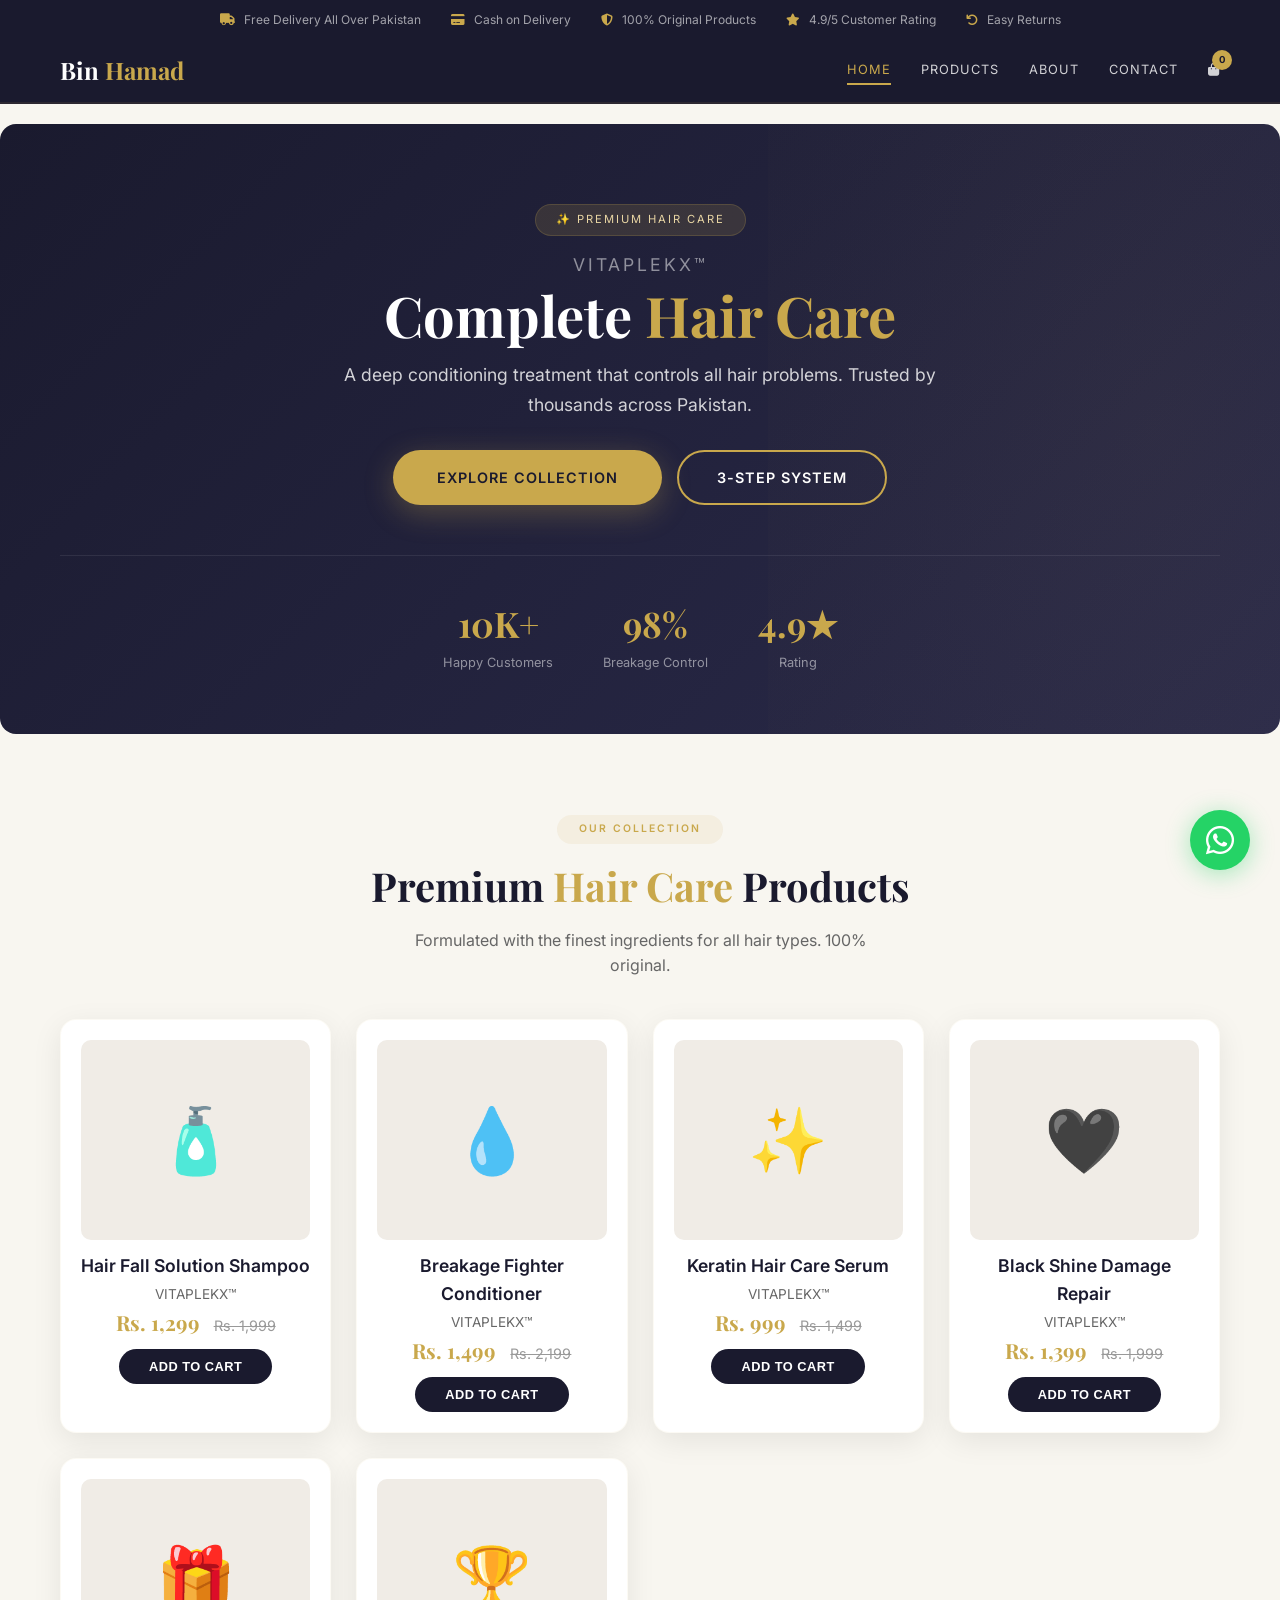
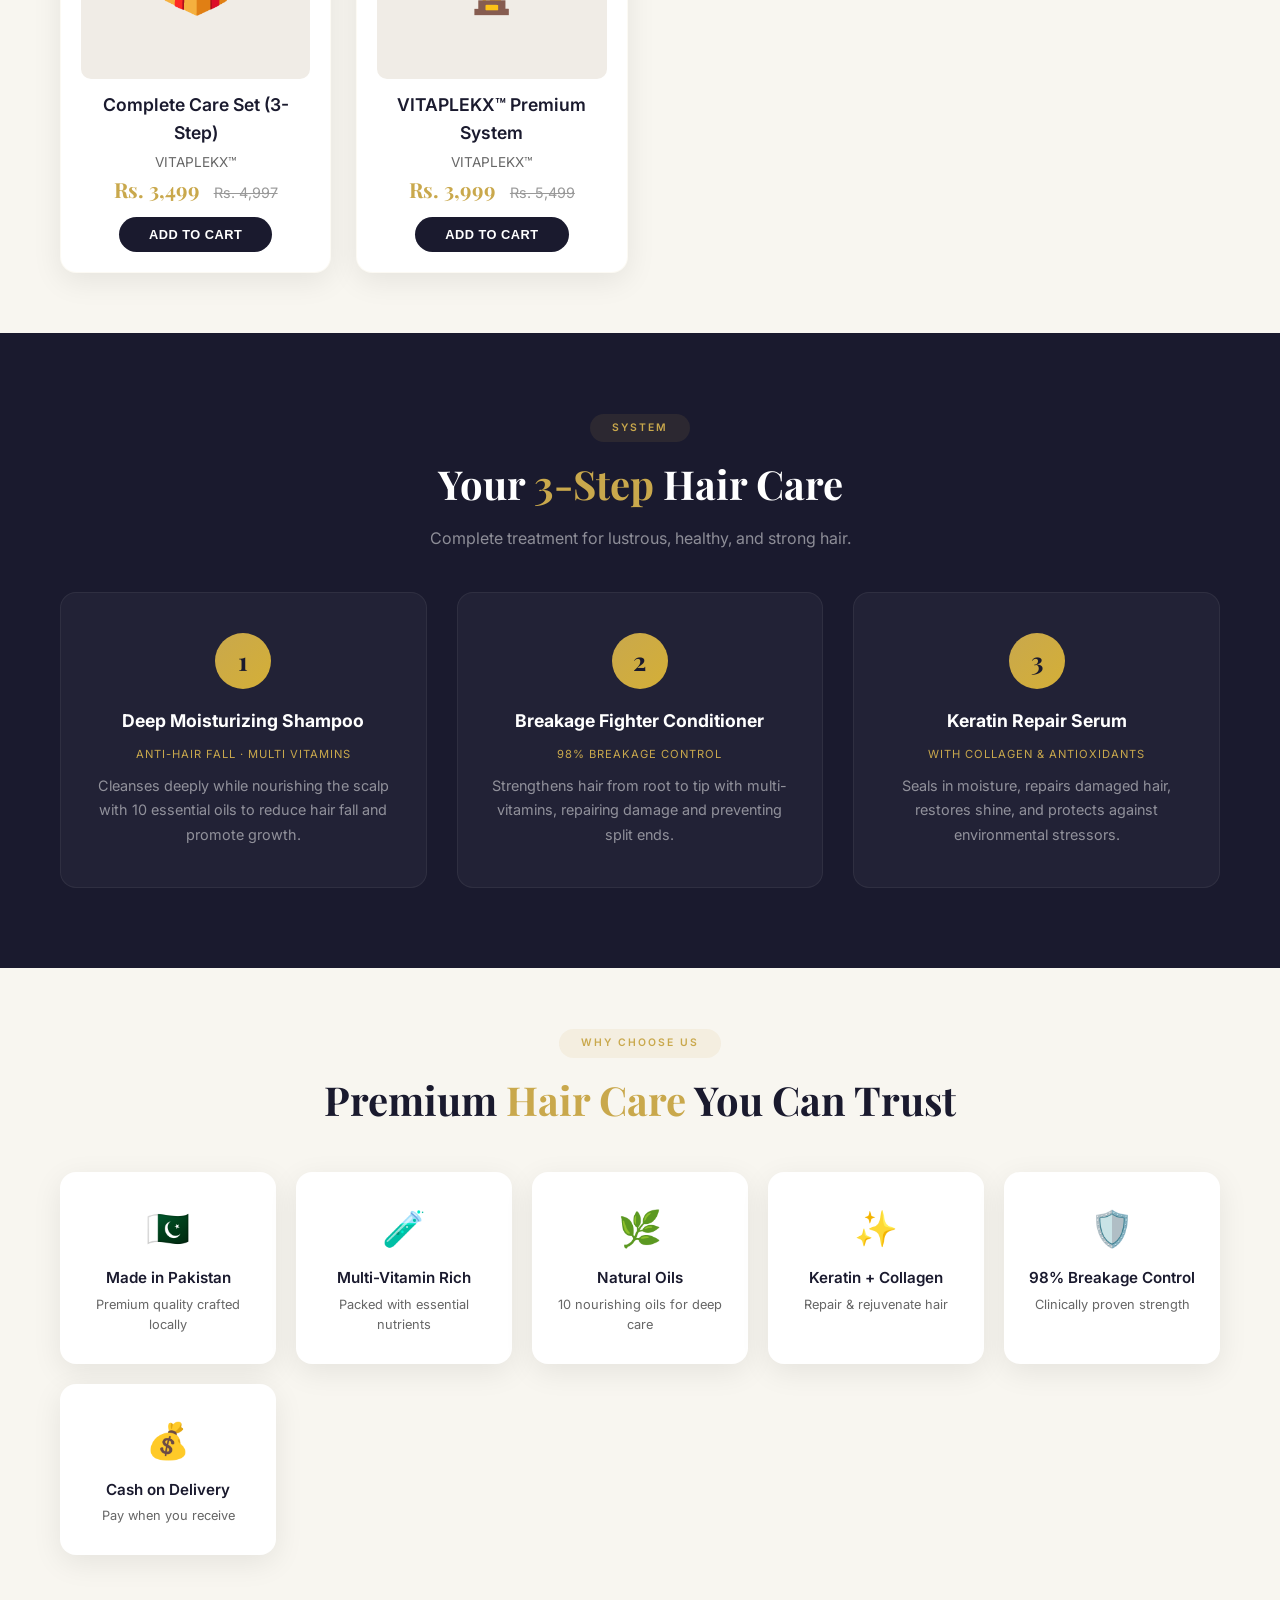
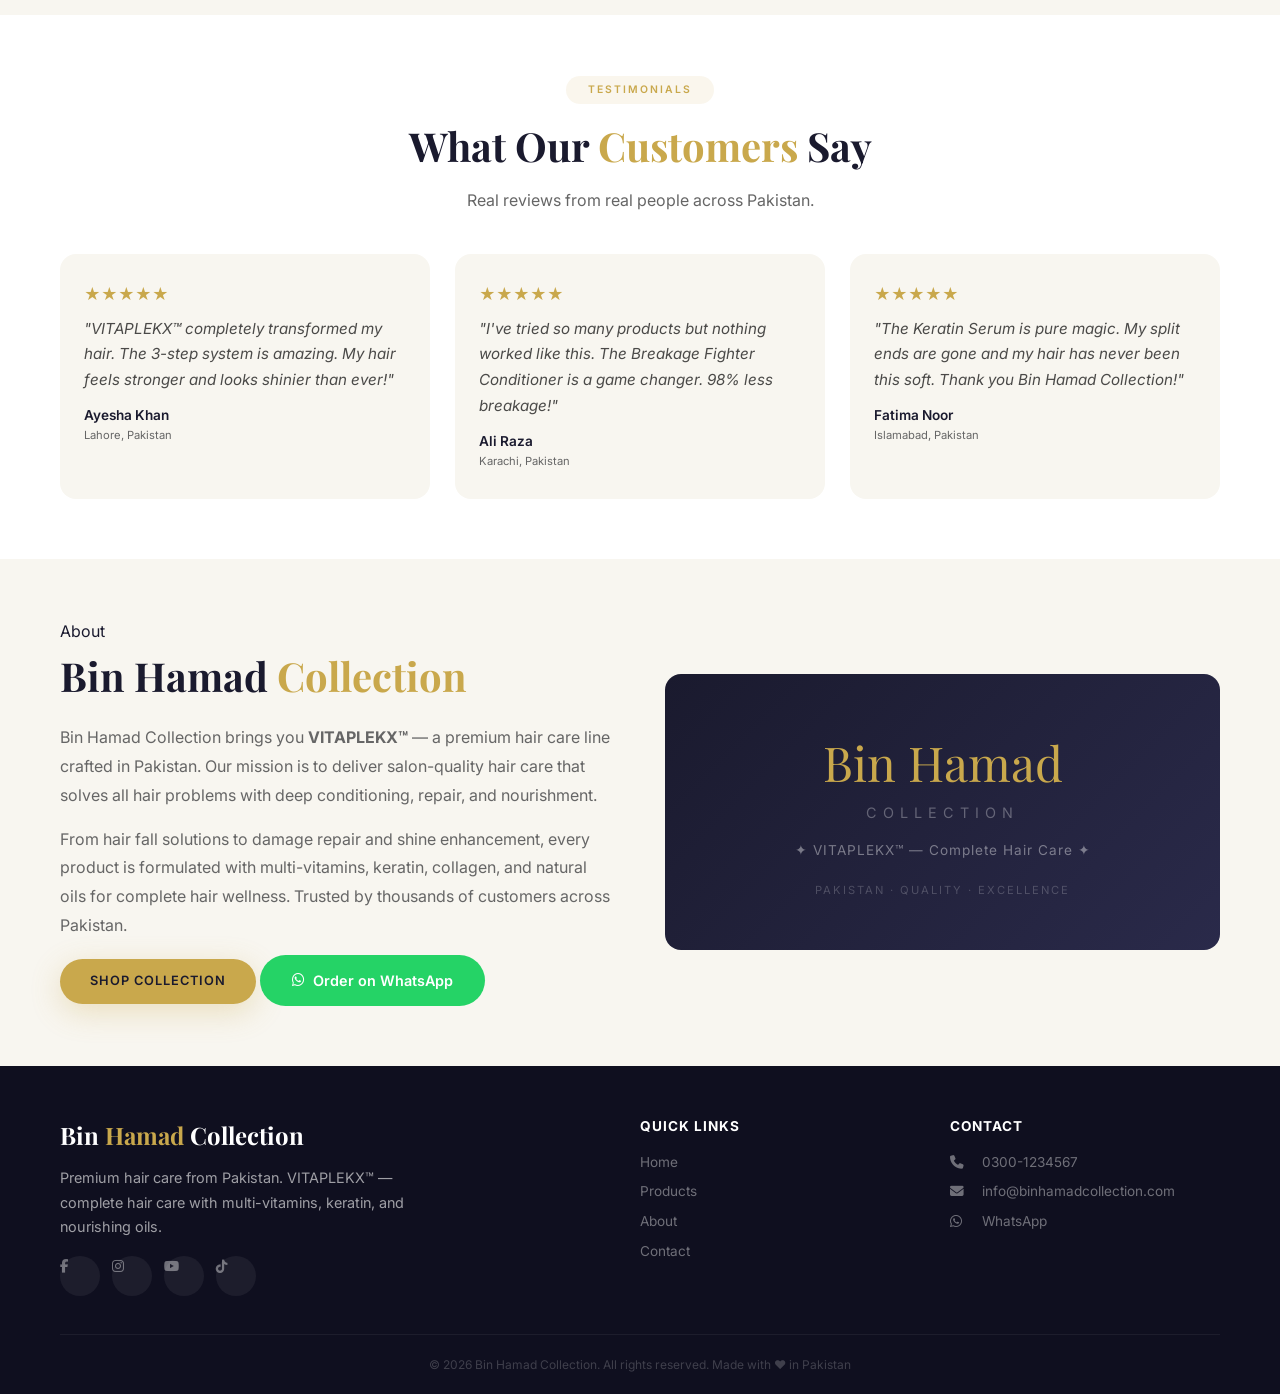
==== index.html @ 234a6ccd "Add files via upload" ====
<!DOCTYPE html>
<html lang="en">
<head>
    <meta charset="UTF-8" />
    <meta name="viewport" content="width=device-width, initial-scale=1.0" />
    <title>Bin Hamad Collection | Premium Hair Care</title>
    <link href="https://fonts.googleapis.com/css2?family=Playfair+Display:wght@400;600;700&family=Inter:wght@300;400;500;600;700&display=swap" rel="stylesheet" />
    <link rel="stylesheet" href="https://cdnjs.cloudflare.com/ajax/libs/font-awesome/6.5.0/css/all.min.css" />
    <link rel="stylesheet" href="style.css" />
</head>
<body>

    <!-- ===== TRUST BADGES ===== -->
    <div class="trust-badges">
        <span><i class="fas fa-truck"></i> Free Delivery All Over Pakistan</span>
        <span><i class="fas fa-credit-card"></i> Cash on Delivery</span>
        <span><i class="fas fa-shield-alt"></i> 100% Original Products</span>
        <span><i class="fas fa-star"></i> 4.9/5 Customer Rating</span>
        <span><i class="fas fa-undo"></i> Easy Returns</span>
    </div>

    <!-- ===== HEADER ===== -->
    <header>
        <div class="container">
            <div class="header-inner">
                <a href="index.html" class="logo">
                    <span class="logo-text">Bin <span>Hamad</span></span>
                </a>
                <nav class="main-nav">
                    <a href="index.html" class="active">Home</a>
                    <a href="products.html">Products</a>
                    <a href="about.html">About</a>
                    <a href="contact.html">Contact</a>
                    <a href="cart.html" class="cart-icon">
                        <i class="fas fa-shopping-bag"></i>
                        <span class="cart-count" id="cartCount">0</span>
                    </a>
                </nav>
                <button class="hamburger" id="hamburger">
                    <span></span><span></span><span></span>
                </button>
            </div>
        </div>
    </header>

    <!-- ===== HERO ===== -->
    <section class="hero-section">
        <div class="container">
            <div class="hero-badge">✨ Premium Hair Care</div>
            <div class="hero-sub">VITAPLEKX™</div>
            <h1>Complete <span>Hair Care</span></h1>
            <p>A deep conditioning treatment that controls all hair problems. Trusted by thousands across Pakistan.</p>
            <div class="btn-group">
                <a href="products.html" class="btn-primary">Explore Collection</a>
                <a href="#steps" class="btn-secondary">3-Step System</a>
            </div>
            <div class="hero-stats">
                <div class="stat"><h3>10K+</h3><p>Happy Customers</p></div>
                <div class="stat"><h3>98%</h3><p>Breakage Control</p></div>
                <div class="stat"><h3>4.9★</h3><p>Rating</p></div>
            </div>
        </div>
    </section>

    <!-- ===== PRODUCTS ===== -->
    <section class="products-section" id="products">
        <div class="container">
            <div class="section-title">
                <span class="tag">Our Collection</span>
                <h2>Premium <span>Hair Care</span> Products</h2>
                <p>Formulated with the finest ingredients for all hair types. 100% original.</p>
            </div>

            <div class="products-grid" id="productsGrid">
                <!-- Products will be loaded by JavaScript -->
            </div>
        </div>
    </section>

    <!-- ===== 3-STEP CARE ===== -->
    <section class="steps-section" id="steps">
        <div class="container">
            <div class="section-title">
                <span class="tag">System</span>
                <h2>Your <span>3-Step</span> Hair Care</h2>
                <p>Complete treatment for lustrous, healthy, and strong hair.</p>
            </div>

            <div class="steps-grid">
                <div class="step-card">
                    <div class="step-number">1</div>
                    <h3>Deep Moisturizing Shampoo</h3>
                    <p class="step-sub">Anti-Hair Fall · Multi Vitamins</p>
                    <p>Cleanses deeply while nourishing the scalp with 10 essential oils to reduce hair fall and promote growth.</p>
                </div>
                <div class="step-card">
                    <div class="step-number">2</div>
                    <h3>Breakage Fighter Conditioner</h3>
                    <p class="step-sub">98% Breakage Control</p>
                    <p>Strengthens hair from root to tip with multi-vitamins, repairing damage and preventing split ends.</p>
                </div>
                <div class="step-card">
                    <div class="step-number">3</div>
                    <h3>Keratin Repair Serum</h3>
                    <p class="step-sub">With Collagen &amp; Antioxidants</p>
                    <p>Seals in moisture, repairs damaged hair, restores shine, and protects against environmental stressors.</p>
                </div>
            </div>
        </div>
    </section>

    <!-- ===== BENEFITS ===== -->
    <section class="benefits-section">
        <div class="container">
            <div class="section-title">
                <span class="tag">Why Choose Us</span>
                <h2>Premium <span>Hair Care</span> You Can Trust</h2>
            </div>

            <div class="benefits-grid">
                <div class="benefit-item">
                    <span class="icon">🇵🇰</span>
                    <h4>Made in Pakistan</h4>
                    <p>Premium quality crafted locally</p>
                </div>
                <div class="benefit-item">
                    <span class="icon">🧪</span>
                    <h4>Multi-Vitamin Rich</h4>
                    <p>Packed with essential nutrients</p>
                </div>
                <div class="benefit-item">
                    <span class="icon">🌿</span>
                    <h4>Natural Oils</h4>
                    <p>10 nourishing oils for deep care</p>
                </div>
                <div class="benefit-item">
                    <span class="icon">✨</span>
                    <h4>Keratin + Collagen</h4>
                    <p>Repair &amp; rejuvenate hair</p>
                </div>
                <div class="benefit-item">
                    <span class="icon">🛡️</span>
                    <h4>98% Breakage Control</h4>
                    <p>Clinically proven strength</p>
                </div>
                <div class="benefit-item">
                    <span class="icon">💰</span>
                    <h4>Cash on Delivery</h4>
                    <p>Pay when you receive</p>
                </div>
            </div>
        </div>
    </section>

    <!-- ===== REVIEWS ===== -->
    <section class="reviews-section" id="reviews">
        <div class="container">
            <div class="section-title">
                <span class="tag">Testimonials</span>
                <h2>What Our <span>Customers</span> Say</h2>
                <p>Real reviews from real people across Pakistan.</p>
            </div>

            <div class="reviews-grid">
                <div class="review-card">
                    <div class="stars">★★★★★</div>
                    <p class="review-text">"VITAPLEKX™ completely transformed my hair. The 3-step system is amazing. My hair feels stronger and looks shinier than ever!"</p>
                    <p class="review-author">Ayesha Khan</p>
                    <p class="review-location">Lahore, Pakistan</p>
                </div>
                <div class="review-card">
                    <div class="stars">★★★★★</div>
                    <p class="review-text">"I've tried so many products but nothing worked like this. The Breakage Fighter Conditioner is a game changer. 98% less breakage!"</p>
                    <p class="review-author">Ali Raza</p>
                    <p class="review-location">Karachi, Pakistan</p>
                </div>
                <div class="review-card">
                    <div class="stars">★★★★★</div>
                    <p class="review-text">"The Keratin Serum is pure magic. My split ends are gone and my hair has never been this soft. Thank you Bin Hamad Collection!"</p>
                    <p class="review-author">Fatima Noor</p>
                    <p class="review-location">Islamabad, Pakistan</p>
                </div>
            </div>
        </div>
    </section>

    <!-- ===== ABOUT ===== -->
    <section class="about-section" id="about">
        <div class="container">
            <div class="about-grid">
                <div class="about-content">
                    <span class="tag">About</span>
                    <h2>Bin Hamad <span>Collection</span></h2>
                    <p>Bin Hamad Collection brings you <strong>VITAPLEKX™</strong> — a premium hair care line crafted in Pakistan. Our mission is to deliver salon-quality hair care that solves all hair problems with deep conditioning, repair, and nourishment.</p>
                    <p>From hair fall solutions to damage repair and shine enhancement, every product is formulated with multi-vitamins, keratin, collagen, and natural oils for complete hair wellness. Trusted by thousands of customers across Pakistan.</p>
                    <div class="btn-group">
                        <a href="products.html" class="btn-primary" style="padding: 12px 30px; font-size: 0.8rem;">Shop Collection</a>
                        <a href="https://wa.me/923001234567?text=Hi%20Bin%20Hamad%20Collection%2C%20I%20want%20to%20order%20VITAPLEKX%E2%84%A2%20products" 
                           target="_blank" 
                           class="btn-whatsapp">
                            <i class="fab fa-whatsapp"></i> Order on WhatsApp
                        </a>
                    </div>
                </div>

                <div class="about-image">
                    <div class="big-logo">Bin Hamad</div>
                    <div class="big-logo-sub">Collection</div>
                    <div class="tagline">✦ VITAPLEKX™ — Complete Hair Care ✦</div>
                    <div class="location-tag">PAKISTAN · QUALITY · EXCELLENCE</div>
                </div>
            </div>
        </div>
    </section>

    <!-- ===== WHATSAPP FLOATING BUTTON ===== -->
    <a href="https://wa.me/923001234567?text=Hi%20Bin%20Hamad%20Collection%2C%20I%20want%20to%20order%20VITAPLEKX%E2%84%A2%20products" 
       class="whatsapp-float" target="_blank" aria-label="Order on WhatsApp">
        <i class="fab fa-whatsapp"></i>
    </a>

    <!-- ===== FOOTER ===== -->
    <footer>
        <div class="container">
            <div class="footer-grid">
                <div class="footer-brand">
                    <h3>Bin <span>Hamad</span> Collection</h3>
                    <p>Premium hair care from Pakistan. VITAPLEKX™ — complete hair care with multi-vitamins, keratin, and nourishing oils.</p>
                    <div class="footer-socials">
                        <a href="#" target="_blank" id="fbLink"><i class="fab fa-facebook-f"></i></a>
                        <a href="#" target="_blank" id="igLink"><i class="fab fa-instagram"></i></a>
                        <a href="#" target="_blank" id="ytLink"><i class="fab fa-youtube"></i></a>
                        <a href="#" target="_blank" id="ttLink"><i class="fab fa-tiktok"></i></a>
                    </div>
                </div>
                <div>
                    <h4>Quick Links</h4>
                    <a href="index.html">Home</a>
                    <a href="products.html">Products</a>
                    <a href="about.html">About</a>
                    <a href="contact.html">Contact</a>
                </div>
                <div>
                    <h4>Contact</h4>
                    <a href="tel:0300-1234567"><i class="fas fa-phone"></i> 0300-1234567</a>
                    <a href="mailto:info@binhamadcollection.com"><i class="fas fa-envelope"></i> info@binhamadcollection.com</a>
                    <a href="https://wa.me/923001234567" target="_blank"><i class="fab fa-whatsapp"></i> WhatsApp</a>
                </div>
            </div>
            <div class="footer-bottom">
                <span>&copy; 2026 Bin Hamad Collection. All rights reserved. Made with ❤️ in Pakistan</span>
            </div>
        </div>
    </footer>

    <script src="script.js"></script>
</body>
</html>
---- style.css ----
/* ===== RESET ===== */
* { margin: 0; padding: 0; box-sizing: border-box; }

:root {
    --gold: #C9A84C;
    --gold-light: #E8D5A3;
    --gold-dark: #a8892e;
    --dark: #1A1A2E;
    --dark-soft: #2A2A4A;
    --white: #FFFFFF;
    --cream: #F8F6F0;
    --gray: #666666;
    --light-gray: #f0ece6;
    --whatsapp: #25D366;
    --shadow: 0 8px 30px rgba(0,0,0,0.08);
    --shadow-hover: 0 12px 40px rgba(0,0,0,0.15);
    --radius: 16px;
    --transition: all 0.3s ease;
}

body {
    font-family: 'Inter', sans-serif;
    background: var(--cream);
    color: var(--dark);
    line-height: 1.6;
}

.container { max-width: 1200px; margin: 0 auto; padding: 0 20px; }
img { max-width: 100%; }
a { text-decoration: none; color: inherit; }

/* ===== TRUST BADGES ===== */
.trust-badges {
    display: flex;
    justify-content: center;
    gap: 30px;
    flex-wrap: wrap;
    padding: 10px 0;
    background: var(--dark);
    color: rgba(255,255,255,0.6);
    font-size: 0.75rem;
}
.trust-badges i { color: var(--gold); margin-right: 6px; }

/* ===== HEADER ===== */
header {
    background: var(--dark);
    padding: 12px 0;
    position: sticky;
    top: 0;
    z-index: 100;
    border-bottom: 2px solid rgba(201,168,76,0.1);
}
.header-inner { display: flex; justify-content: space-between; align-items: center; }
.logo { display: flex; align-items: center; gap: 10px; }
.logo img { height: 45px; width: auto; }
.logo-text { font-family: 'Playfair Display', serif; font-size: 1.5rem; color: var(--white); font-weight: 700; }
.logo-text span { color: var(--gold); }

.main-nav { display: flex; gap: 30px; align-items: center; }
.main-nav a { color: rgba(255,255,255,0.8); font-size: 0.8rem; text-transform: uppercase; letter-spacing: 1px; transition: var(--transition); position: relative; }
.main-nav a:hover { color: var(--gold); }
.main-nav a.active { color: var(--gold); }
.main-nav a::after { content: ''; position: absolute; bottom: -4px; left: 0; width: 0; height: 2px; background: var(--gold); transition: var(--transition); }
.main-nav a:hover::after, .main-nav a.active::after { width: 100%; }

.cart-icon { position: relative; font-size: 1.2rem; }
.cart-count {
    position: absolute;
    top: -10px;
    right: -12px;
    background: var(--gold);
    color: var(--dark);
    font-size: 0.6rem;
    font-weight: bold;
    width: 20px;
    height: 20px;
    border-radius: 50%;
    display: flex;
    align-items: center;
    justify-content: center;
}

.hamburger { display: none; flex-direction: column; gap: 5px; background: none; border: none; cursor: pointer; padding: 5px; }
.hamburger span { width: 28px; height: 2px; background: var(--white); transition: var(--transition); }
.hamburger.active span:nth-child(1) { transform: rotate(45deg) translate(5px, 5px); }
.hamburger.active span:nth-child(2) { opacity: 0; }
.hamburger.active span:nth-child(3) { transform: rotate(-45deg) translate(5px, -5px); }

/* ===== BUTTONS ===== */
.btn-primary {
    display: inline-block;
    padding: 16px 44px;
    background: var(--gold);
    color: var(--dark);
    border-radius: 50px;
    font-weight: 600;
    font-size: 0.9rem;
    letter-spacing: 1px;
    text-transform: uppercase;
    transition: var(--transition);
    box-shadow: 0 8px 30px rgba(201,168,76,0.3);
    border: none;
    cursor: pointer;
}
.btn-primary:hover {
    background: #b8963a;
    transform: translateY(-3px);
    box-shadow: 0 12px 40px rgba(201,168,76,0.4);
}
.btn-secondary {
    display: inline-block;
    padding: 14px 38px;
    border: 2px solid var(--gold);
    color: var(--white);
    border-radius: 50px;
    font-weight: 600;
    font-size: 0.9rem;
    letter-spacing: 1px;
    text-transform: uppercase;
    transition: var(--transition);
    background: transparent;
    cursor: pointer;
}
.btn-secondary:hover { background: var(--gold); color: var(--dark); }

.btn-whatsapp {
    display: inline-flex;
    align-items: center;
    gap: 8px;
    padding: 14px 32px;
    background: var(--whatsapp);
    color: var(--white);
    border-radius: 50px;
    font-weight: 600;
    font-size: 0.9rem;
    transition: var(--transition);
    border: none;
    cursor: pointer;
}
.btn-whatsapp:hover { background: #1da851; transform: translateY(-3px); }

/* ===== SECTION TITLES ===== */
.section-title { text-align: center; margin-bottom: 40px; }
.section-title .tag {
    display: inline-block;
    padding: 6px 22px;
    background: rgba(201,168,76,0.1);
    border-radius: 50px;
    color: var(--gold);
    font-size: 0.65rem;
    font-weight: 600;
    letter-spacing: 2px;
    text-transform: uppercase;
    margin-bottom: 10px;
}
.section-title h2 { font-size: 2.5rem; font-family: 'Playfair Display', serif; font-weight: 700; }
.section-title h2 span { color: var(--gold); }
.section-title p { color: var(--gray); max-width: 500px; margin: 10px auto 0; font-size: 1rem; }

/* ===== PAGE HEADER ===== */
.page-header {
    background: linear-gradient(135deg, var(--dark), var(--dark-soft));
    padding: 60px 0 40px;
    text-align: center;
    color: var(--white);
    margin: 0 0 40px;
}
.page-header h1 { font-size: 3rem; font-family: 'Playfair Display', serif; }
.page-header h1 span { color: var(--gold); }
.page-header p { font-size: 1.1rem; opacity: 0.7; margin-top: 10px; }

/* ===== HERO ===== */
.hero-section {
    background: linear-gradient(135deg, var(--dark), var(--dark-soft));
    padding: 80px 0 60px;
    text-align: center;
    color: var(--white);
    border-radius: var(--radius);
    margin: 20px 0;
    position: relative;
    overflow: hidden;
}
.hero-section::before {
    content: '';
    position: absolute;
    top: -50%;
    right: -20%;
    width: 60%;
    height: 200%;
    background: radial-gradient(ellipse, rgba(201,168,76,0.05), transparent);
    pointer-events: none;
}
.hero-section .hero-badge {
    display: inline-block;
    padding: 6px 20px;
    background: rgba(201,168,76,0.15);
    border: 1px solid rgba(201,168,76,0.2);
    border-radius: 50px;
    color: var(--gold-light);
    font-size: 0.7rem;
    letter-spacing: 2px;
    text-transform: uppercase;
    margin-bottom: 15px;
}
.hero-section h1 { font-size: 3.5rem; font-family: 'Playfair Display', serif; line-height: 1.1; margin-bottom: 10px; }
.hero-section h1 span { color: var(--gold); }
.hero-section .hero-sub { font-size: 1.1rem; color: rgba(255,255,255,0.5); letter-spacing: 3px; text-transform: uppercase; margin-bottom: 5px; }
.hero-section p { font-size: 1.1rem; opacity: 0.8; max-width: 600px; margin: 15px auto 30px; line-height: 1.7; }
.hero-section .btn-group { display: flex; gap: 15px; justify-content: center; flex-wrap: wrap; }

.hero-stats {
    display: flex;
    justify-content: center;
    gap: 50px;
    margin-top: 50px;
    padding-top: 40px;
    border-top: 1px solid rgba(255,255,255,0.08);
    flex-wrap: wrap;
}
.hero-stats .stat h3 { font-size: 2.2rem; color: var(--gold); font-family: 'Playfair Display', serif; }
.hero-stats .stat p { font-size: 0.8rem; opacity: 0.5; margin: 0; }

/* ===== PRODUCTS ===== */
.products-section { padding: 60px 0; }
.products-grid {
    display: grid;
    grid-template-columns: repeat(auto-fit, minmax(260px, 1fr));
    gap: 25px;
}
.product-card {
    background: var(--white);
    border-radius: var(--radius);
    padding: 20px;
    text-align: center;
    box-shadow: var(--shadow);
    transition: var(--transition);
    border: 1px solid rgba(201,168,76,0.06);
}
.product-card:hover {
    transform: translateY(-8px);
    box-shadow: var(--shadow-hover);
    border-color: rgba(201,168,76,0.15);
}
.product-card .product-image {
    width: 100%;
    height: 200px;
    display: flex;
    align-items: center;
    justify-content: center;
    background: var(--light-gray);
    border-radius: 10px;
    overflow: hidden;
}
.product-card .product-image img {
    width: 100%;
    height: 100%;
    object-fit: contain;
    padding: 10px;
}
.product-card h3 { font-size: 1.1rem; margin: 12px 0 4px; font-weight: 600; }
.product-card .vendor { color: var(--gray); font-size: 0.85rem; }
.product-card .price { color: var(--gold); font-size: 1.3rem; font-weight: 700; font-family: 'Playfair Display', serif; }
.product-card .old-price { color: #999; text-decoration: line-through; font-size: 0.9rem; margin-left: 10px; }
.product-card .btn-add {
    display: inline-block;
    padding: 10px 30px;
    background: var(--dark);
    color: var(--white);
    border: none;
    border-radius: 50px;
    cursor: pointer;
    margin-top: 10px;
    font-size: 0.8rem;
    font-weight: 600;
    text-transform: uppercase;
    letter-spacing: 0.5px;
    transition: var(--transition);
}
.product-card .btn-add:hover { background: var(--gold); color: var(--dark); }
.product-card .btn-add.added { background: #27ae60; }

/* ===== STEPS ===== */
.steps-section {
    background: var(--dark);
    padding: 80px 0;
    color: var(--white);
}
.steps-section .section-title h2 { color: var(--white); }
.steps-section .section-title p { color: rgba(255,255,255,0.5); }
.steps-grid {
    display: grid;
    grid-template-columns: repeat(auto-fit, minmax(250px, 1fr));
    gap: 30px;
}
.step-card {
    text-align: center;
    padding: 40px 28px;
    background: rgba(255,255,255,0.04);
    border-radius: var(--radius);
    border: 1px solid rgba(255,255,255,0.06);
    transition: var(--transition);
}
.step-card:hover {
    background: rgba(255,255,255,0.07);
    transform: translateY(-5px);
}
.step-number {
    width: 56px;
    height: 56px;
    border-radius: 50%;
    background: linear-gradient(135deg, var(--gold), #d4af37);
    color: var(--dark);
    font-size: 1.6rem;
    font-weight: 700;
    display: flex;
    align-items: center;
    justify-content: center;
    margin: 0 auto 18px;
    font-family: 'Playfair Display', serif;
}
.step-card h3 { font-size: 1.1rem; margin-bottom: 4px; }
.step-card .step-sub { color: var(--gold); font-size: 0.7rem; letter-spacing: 1px; text-transform: uppercase; }
.step-card p { color: rgba(255,255,255,0.5); font-size: 0.9rem; line-height: 1.7; margin-top: 10px; }

/* ===== BENEFITS ===== */
.benefits-section { padding: 60px 0; }
.benefits-grid {
    display: grid;
    grid-template-columns: repeat(auto-fit, minmax(180px, 1fr));
    gap: 20px;
}
.benefit-item {
    text-align: center;
    padding: 28px 16px;
    background: var(--white);
    border-radius: var(--radius);
    box-shadow: var(--shadow);
    transition: var(--transition);
}
.benefit-item:hover { transform: translateY(-4px); box-shadow: var(--shadow-hover); }
.benefit-item .icon { font-size: 2.2rem; display: block; margin-bottom: 10px; }
.benefit-item h4 { font-size: 0.95rem; font-weight: 600; }
.benefit-item p { font-size: 0.8rem; color: var(--gray); margin-top: 4px; }

/* ===== REVIEWS ===== */
.reviews-section {
    background: var(--white);
    padding: 60px 0;
}
.reviews-grid {
    display: grid;
    grid-template-columns: repeat(auto-fit, minmax(280px, 1fr));
    gap: 25px;
}
.review-card {
    background: var(--cream);
    padding: 28px 24px;
    border-radius: var(--radius);
}
.review-card .stars { color: var(--gold); font-size: 1rem; margin-bottom: 8px; }
.review-card .review-text { font-size: 0.95rem; line-height: 1.7; color: rgba(0,0,0,0.7); font-style: italic; }
.review-card .review-author { margin-top: 12px; font-weight: 600; font-size: 0.85rem; }
.review-card .review-location { font-size: 0.7rem; color: var(--gray); }

/* ===== ABOUT ===== */
.about-section {
    background: var(--cream);
    padding: 60px 0;
}
.about-grid {
    display: grid;
    grid-template-columns: 1fr 1fr;
    gap: 50px;
    align-items: center;
}
.about-content h2 { font-size: 2.5rem; font-family: 'Playfair Display', serif; margin-bottom: 15px; }
.about-content h2 span { color: var(--gold); }
.about-content p { color: var(--gray); line-height: 1.8; margin-bottom: 15px; font-size: 1rem; }

.about-image {
    background: linear-gradient(135deg, var(--dark), var(--dark-soft));
    border-radius: var(--radius);
    padding: 50px 40px;
    text-align: center;
    color: var(--white);
    min-height: 250px;
    display: flex;
    flex-direction: column;
    justify-content: center;
    align-items: center;
}
.about-image .big-logo { font-family: 'Playfair Display', serif; font-size: 3rem; color: var(--gold); }
.about-image .big-logo-sub { font-size: 0.9rem; letter-spacing: 6px; text-transform: uppercase; color: rgba(255,255,255,0.3); }
.about-image .tagline { margin-top: 16px; color: rgba(255,255,255,0.4); font-size: 0.85rem; letter-spacing: 1px; }
.about-image .location-tag { margin-top: 20px; font-size: 0.7rem; color: rgba(255,255,255,0.2); letter-spacing: 2px; }

/* ===== ABOUT PAGE ===== */
.about-page { padding: 60px 0; }
.about-grid-full {
    display: grid;
    grid-template-columns: 1fr 1fr;
    gap: 60px;
    align-items: center;
}
.about-content-full h2 { font-size: 2rem; font-family: 'Playfair Display', serif; margin-top: 30px; }
.about-content-full h2:first-of-type { margin-top: 0; }
.about-content-full h2 span { color: var(--gold); }
.about-content-full p { color: var(--gray); line-height: 1.8; margin-top: 10px; }
.about-list { list-style: none; margin-top: 15px; }
.about-list li { padding: 8px 0; display: flex; align-items: center; gap: 10px; }
.about-list li i { color: var(--gold); font-size: 1.1rem; }

/* ===== CONTACT PAGE ===== */
.contact-page { padding: 60px 0; }
.contact-grid {
    display: grid;
    grid-template-columns: 1fr 1fr;
    gap: 50px;
}
.contact-info h2 { font-size: 2rem; font-family: 'Playfair Display', serif; margin-bottom: 15px; }
.contact-info h2 span { color: var(--gold); }
.contact-info > p { color: var(--gray); margin-bottom: 30px; }

.contact-details { margin: 30px 0; }
.contact-item {
    display: flex;
    gap: 15px;
    padding: 15px 0;
    border-bottom: 1px solid rgba(0,0,0,0.05);
    align-items: center;
}
.contact-item i { font-size: 1.2rem; color: var(--gold); width: 24px; }
.contact-item h4 { font-size: 0.85rem; font-weight: 600; }
.contact-item a { color: var(--gray); transition: var(--transition); }
.contact-item a:hover { color: var(--gold); }
.contact-item p { color: var(--gray); }

.contact-social { margin-top: 30px; }
.contact-social h4 { margin-bottom: 12px; }

.contact-form { background: var(--white); padding: 40px; border-radius: var(--radius); box-shadow: var(--shadow); }
.contact-form h2 { font-size: 1.8rem; font-family: 'Playfair Display', serif; margin-bottom: 20px; }
.contact-form h2 span { color: var(--gold); }

.form-group { margin-bottom: 20px; }
.form-group label { display: block; font-weight: 500; font-size: 0.9rem; margin-bottom: 5px; }
.form-group input, .form-group textarea {
    width: 100%;
    padding: 12px 16px;
    border: 1px solid #ddd;
    border-radius: 8px;
    font-family: 'Inter', sans-serif;
    font-size: 1rem;
    transition: var(--transition);
    background: var(--cream);
}
.form-group input:focus, .form-group textarea:focus {
    outline: none;
    border-color: var(--gold);
    box-shadow: 0 0 0 3px rgba(201,168,76,0.1);
}

/* ===== CART PAGE ===== */
.cart-page { padding: 60px 0; }
.cart-container {
    display: grid;
    grid-template-columns: 2fr 1fr;
    gap: 40px;
}
.cart-items-list { background: var(--white); border-radius: var(--radius); padding: 20px; box-shadow: var(--shadow); }
.cart-item {
    display: flex;
    gap: 20px;
    padding: 20px 0;
    border-bottom: 1px solid rgba(0,0,0,0.05);
    align-items: center;
}
.cart-item:last-child { border-bottom: none; }
.cart-item .item-image {
    width: 80px;
    height: 80px;
    background: var(--light-gray);
    border-radius: 8px;
    display: flex;
    align-items: center;
    justify-content: center;
    font-size: 2rem;
    flex-shrink: 0;
}
.cart-item .item-details { flex: 1; }
.cart-item .item-details h4 { font-size: 1rem; }
.cart-item .item-details .item-price { color: var(--gold); font-weight: 700; }
.cart-item .item-qty {
    display: flex;
    align-items: center;
    gap: 10px;
}
.cart-item .item-qty button {
    width: 30px;
    height: 30px;
    border-radius: 50%;
    border: 1px solid #ddd;
    background: none;
    cursor: pointer;
    font-size: 1rem;
    transition: var(--transition);
}
.cart-item .item-qty button:hover { background: var(--gold); color: var(--white); border-color: var(--gold); }
.cart-item .item-qty span { font-weight: 600; min-width: 20px; text-align: center; }
.cart-item .item-remove {
    color: #ccc;
    background: none;
    border: none;
    cursor: pointer;
    font-size: 1.2rem;
    transition: var(--transition);
}
.cart-item .item-remove:hover { color: #e74c3c; }

.cart-summary {
    background: var(--white);
    border-radius: var(--radius);
    padding: 30px;
    box-shadow: var(--shadow);
    align-self: start;
    position: sticky;
    top: 100px;
}
.cart-summary h3 { font-family: 'Playfair Display', serif; font-size: 1.5rem; margin-bottom: 20px; }
.summary-row {
    display: flex;
    justify-content: space-between;
    padding: 12px 0;
    border-bottom: 1px solid rgba(0,0,0,0.05);
}
.summary-row.total { border-bottom: none; font-size: 1.2rem; font-weight: 700; padding-top: 15px; }
.summary-row.total .total-price { color: var(--gold); }

.empty-cart {
    text-align: center;
    padding: 40px 0;
    color: var(--gray);
}
.empty-cart i { font-size: 3rem; display: block; margin-bottom: 15px; opacity: 0.3; }

/* ===== WHATSAPP FLOATING ===== */
.whatsapp-float {
    position: fixed;
    bottom: 30px;
    right: 30px;
    z-index: 999;
    width: 60px;
    height: 60px;
    background: var(--whatsapp);
    border-radius: 50%;
    display: flex;
    align-items: center;
    justify-content: center;
    color: var(--white);
    font-size: 2rem;
    box-shadow: 0 4px 25px rgba(37,211,102,0.4);
    transition: var(--transition);
    animation: pulse-whatsapp 2s infinite;
}
.whatsapp-float:hover { transform: scale(1.1); color: var(--white); }
@keyframes pulse-whatsapp {
    0% { box-shadow: 0 0 0 0 rgba(37,211,102,0.4); }
    70% { box-shadow: 0 0 0 20px rgba(37,211,102,0); }
    100% { box-shadow: 0 0 0 0 rgba(37,211,102,0); }
}

/* ===== FOOTER ===== */
footer {
    background: #0f0f1f;
    color: rgba(255,255,255,0.6);
    padding: 50px 0 20px;
}
.footer-grid {
    display: grid;
    grid-template-columns: 2fr 1fr 1fr;
    gap: 40px;
    padding-bottom: 30px;
    border-bottom: 1px solid rgba(255,255,255,0.06);
}
.footer-brand h3 { font-family: 'Playfair Display', serif; color: var(--white); font-size: 1.5rem; }
.footer-brand h3 span { color: var(--gold); }
.footer-brand p { margin: 12px 0 16px; font-size: 0.9rem; line-height: 1.7; max-width: 350px; }
.footer-socials { display: flex; gap: 12px; }
.footer-socials a {
    display: flex;
    align-items: center;
    justify-content: center;
    width: 40px;
    height: 40px;
    border-radius: 50%;
    background: rgba(255,255,255,0.06);
    color: rgba(255,255,255,0.5);
    transition: var(--transition);
    font-size: 1rem;
}
.footer-socials a:hover { background: var(--gold); color: var(--dark); }
.footer-grid h4 { color: var(--white); font-size: 0.85rem; text-transform: uppercase; letter-spacing: 1px; margin-bottom: 14px; }
.footer-grid a { display: block; color: rgba(255,255,255,0.4); font-size: 0.85rem; margin-bottom: 8px; transition: var(--transition); }
.footer-grid a:hover { color: var(--gold); }
.footer-grid a i { width: 20px; margin-right: 8px; }
.footer-bottom { text-align: center; padding-top: 20px; font-size: 0.75rem; color: rgba(255,255,255,0.2); }

/* ===== TOAST NOTIFICATION ===== */
.toast {
    position: fixed;
    bottom: 100px;
    right: 30px;
    background: var(--dark);
    color: var(--white);
    padding: 15px 25px;
    border-radius: 8px;
    box-shadow: var(--shadow-hover);
    z-index: 1000;
    transform: translateY(100px);
    opacity: 0;
    transition: all 0.4s ease;
    border-left: 4px solid var(--gold);
}
.toast.show {
    transform: translateY(0);
    opacity: 1;
}
.toast i { color: var(--gold); margin-right: 10px; }

/* ===== RESPONSIVE ===== */
@media (max-width: 992px) {
    .hero-section h1 { font-size: 2.8rem; }
    .about-grid { grid-template-columns: 1fr; }
    .about-grid-full { grid-template-columns: 1fr; }
    .contact-grid { grid-template-columns: 1fr; }
    .cart-container { grid-template-columns: 1fr; }
}
@media (max-width: 768px) {
    .main-nav {
        display: none;
        flex-direction: column;
        background: var(--dark);
        position: absolute;
        top: 100%;
        left: 0;
        width: 100%;
        padding: 20px;
        gap: 15px;
        box-shadow: 0 10px 40px rgba(0,0,0,0.3);
    }
    .main-nav.open { display: flex; }
    .hamburger { display: flex; }

    .hero-section h1 { font-size: 2.2rem; }
    .hero-section { padding: 50px 0; }
    .hero-stats { gap: 25px; }
    .section-title h2 { font-size: 2rem; }
    .page-header h1 { font-size: 2.2rem; }
    .trust-badges { font-size: 0.65rem; gap: 12px; padding: 8px 10px; }
    .products-grid { grid-template-columns: 1fr 1fr; }
    .steps-grid { grid-template-columns: 1fr; }
    .footer-grid { grid-template-columns: 1fr; gap: 30px; }
    .whatsapp-float { width: 50px; height: 50px; font-size: 1.6rem; bottom: 20px; right: 20px; }
    .contact-form { padding: 25px; }
    .cart-item { flex-wrap: wrap; }
}
@media (max-width: 480px) {
    .products-grid { grid-template-columns: 1fr; }
    .hero-section h1 { font-size: 1.8rem; }
    .btn-primary, .btn-secondary { padding: 12px 24px; font-size: 0.75rem; width: 100%; }
    .hero-stats .stat h3 { font-size: 1.5rem; }
    .trust-badges { font-size: 0.55rem; gap: 8px; }
    .page-header { padding: 40px 0 30px; }
    .page-header h1 { font-size: 1.8rem; }
}
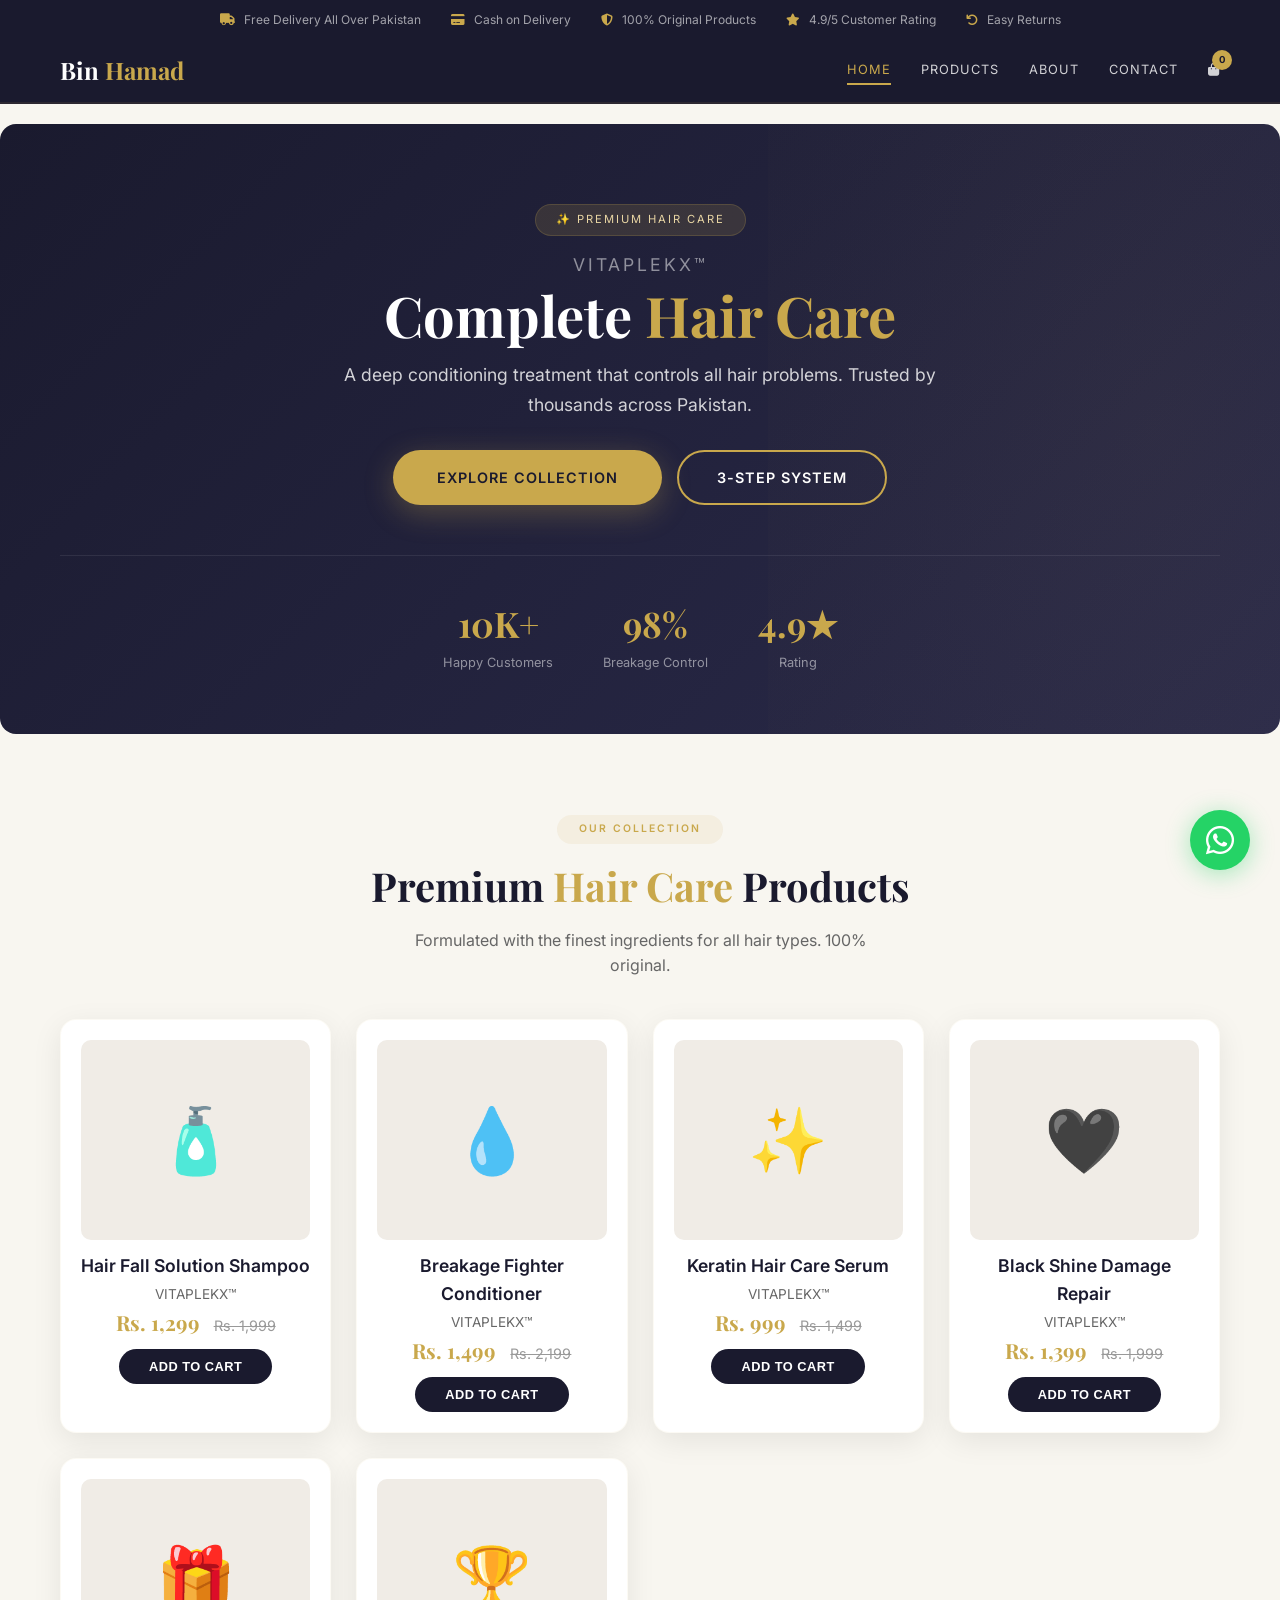
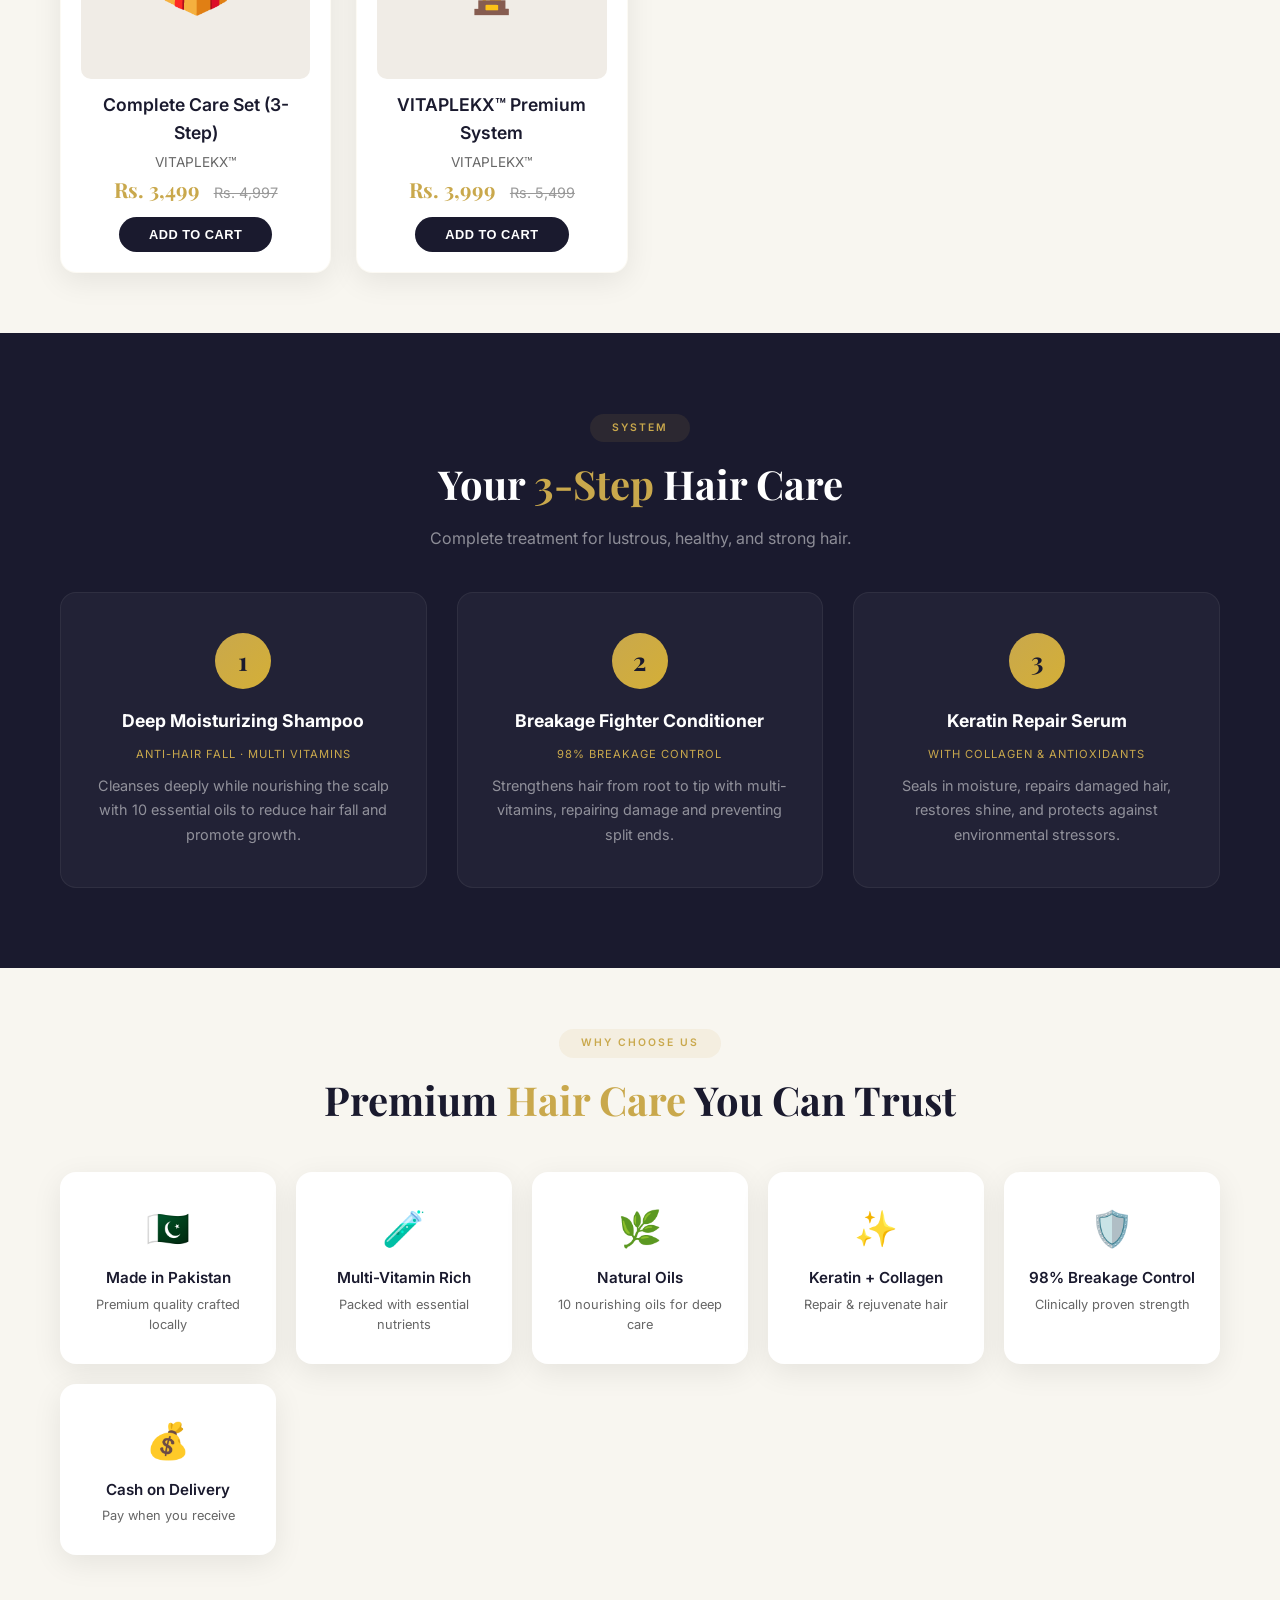
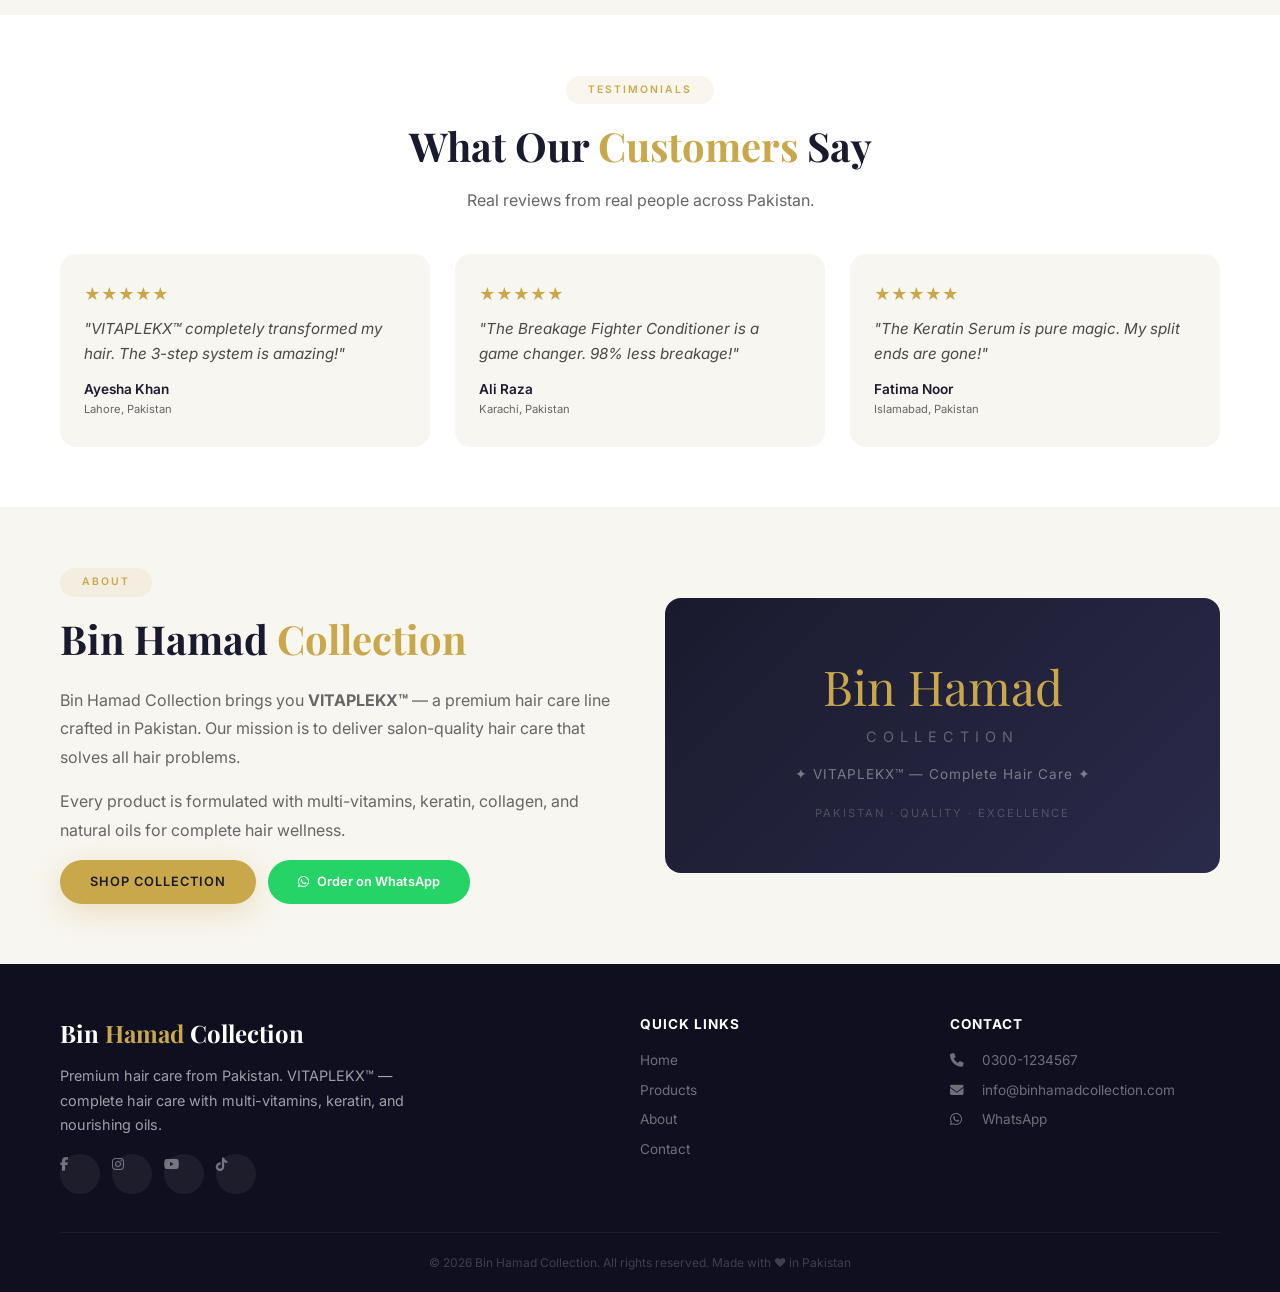
==== commit cc6b6a8a: "Update index.html" ====
--- a/index.html
+++ b/index.html
@@ -10,7 +10,7 @@
 </head>
 <body>
 
-    <!-- ===== TRUST BADGES ===== -->
+    <!-- TRUST BADGES -->
     <div class="trust-badges">
         <span><i class="fas fa-truck"></i> Free Delivery All Over Pakistan</span>
         <span><i class="fas fa-credit-card"></i> Cash on Delivery</span>
@@ -19,7 +19,7 @@
         <span><i class="fas fa-undo"></i> Easy Returns</span>
     </div>
 
-    <!-- ===== HEADER ===== -->
+    <!-- HEADER -->
     <header>
         <div class="container">
             <div class="header-inner">
@@ -43,7 +43,7 @@
         </div>
     </header>
 
-    <!-- ===== HERO ===== -->
+    <!-- HERO -->
     <section class="hero-section">
         <div class="container">
             <div class="hero-badge">✨ Premium Hair Care</div>
@@ -62,7 +62,7 @@
         </div>
     </section>
 
-    <!-- ===== PRODUCTS ===== -->
+    <!-- PRODUCTS -->
     <section class="products-section" id="products">
         <div class="container">
             <div class="section-title">
@@ -70,14 +70,11 @@
                 <h2>Premium <span>Hair Care</span> Products</h2>
                 <p>Formulated with the finest ingredients for all hair types. 100% original.</p>
             </div>
-
-            <div class="products-grid" id="productsGrid">
-                <!-- Products will be loaded by JavaScript -->
-            </div>
-        </div>
-    </section>
-
-    <!-- ===== 3-STEP CARE ===== -->
+            <div class="products-grid" id="productsGrid"></div>
+        </div>
+    </section>
+
+    <!-- 3-STEP CARE -->
     <section class="steps-section" id="steps">
         <div class="container">
             <div class="section-title">
@@ -85,7 +82,6 @@
                 <h2>Your <span>3-Step</span> Hair Care</h2>
                 <p>Complete treatment for lustrous, healthy, and strong hair.</p>
             </div>
-
             <div class="steps-grid">
                 <div class="step-card">
                     <div class="step-number">1</div>
@@ -109,14 +105,13 @@
         </div>
     </section>
 
-    <!-- ===== BENEFITS ===== -->
+    <!-- BENEFITS -->
     <section class="benefits-section">
         <div class="container">
             <div class="section-title">
                 <span class="tag">Why Choose Us</span>
                 <h2>Premium <span>Hair Care</span> You Can Trust</h2>
             </div>
-
             <div class="benefits-grid">
                 <div class="benefit-item">
                     <span class="icon">🇵🇰</span>
@@ -152,7 +147,7 @@
         </div>
     </section>
 
-    <!-- ===== REVIEWS ===== -->
+    <!-- REVIEWS -->
     <section class="reviews-section" id="reviews">
         <div class="container">
             <div class="section-title">
@@ -160,23 +155,22 @@
                 <h2>What Our <span>Customers</span> Say</h2>
                 <p>Real reviews from real people across Pakistan.</p>
             </div>
-
             <div class="reviews-grid">
                 <div class="review-card">
                     <div class="stars">★★★★★</div>
-                    <p class="review-text">"VITAPLEKX™ completely transformed my hair. The 3-step system is amazing. My hair feels stronger and looks shinier than ever!"</p>
+                    <p class="review-text">"VITAPLEKX™ completely transformed my hair. The 3-step system is amazing!"</p>
                     <p class="review-author">Ayesha Khan</p>
                     <p class="review-location">Lahore, Pakistan</p>
                 </div>
                 <div class="review-card">
                     <div class="stars">★★★★★</div>
-                    <p class="review-text">"I've tried so many products but nothing worked like this. The Breakage Fighter Conditioner is a game changer. 98% less breakage!"</p>
+                    <p class="review-text">"The Breakage Fighter Conditioner is a game changer. 98% less breakage!"</p>
                     <p class="review-author">Ali Raza</p>
                     <p class="review-location">Karachi, Pakistan</p>
                 </div>
                 <div class="review-card">
                     <div class="stars">★★★★★</div>
-                    <p class="review-text">"The Keratin Serum is pure magic. My split ends are gone and my hair has never been this soft. Thank you Bin Hamad Collection!"</p>
+                    <p class="review-text">"The Keratin Serum is pure magic. My split ends are gone!"</p>
                     <p class="review-author">Fatima Noor</p>
                     <p class="review-location">Islamabad, Pakistan</p>
                 </div>
@@ -184,25 +178,22 @@
         </div>
     </section>
 
-    <!-- ===== ABOUT ===== -->
+    <!-- ABOUT -->
     <section class="about-section" id="about">
         <div class="container">
             <div class="about-grid">
                 <div class="about-content">
-                    <span class="tag">About</span>
+                    <span class="tag" style="display:inline-block;padding:6px 22px;background:rgba(201,168,76,0.1);border-radius:50px;color:#C9A84C;font-size:0.65rem;font-weight:600;letter-spacing:2px;text-transform:uppercase;margin-bottom:10px;">About</span>
                     <h2>Bin Hamad <span>Collection</span></h2>
-                    <p>Bin Hamad Collection brings you <strong>VITAPLEKX™</strong> — a premium hair care line crafted in Pakistan. Our mission is to deliver salon-quality hair care that solves all hair problems with deep conditioning, repair, and nourishment.</p>
-                    <p>From hair fall solutions to damage repair and shine enhancement, every product is formulated with multi-vitamins, keratin, collagen, and natural oils for complete hair wellness. Trusted by thousands of customers across Pakistan.</p>
-                    <div class="btn-group">
-                        <a href="products.html" class="btn-primary" style="padding: 12px 30px; font-size: 0.8rem;">Shop Collection</a>
-                        <a href="https://wa.me/923001234567?text=Hi%20Bin%20Hamad%20Collection%2C%20I%20want%20to%20order%20VITAPLEKX%E2%84%A2%20products" 
-                           target="_blank" 
-                           class="btn-whatsapp">
+                    <p>Bin Hamad Collection brings you <strong>VITAPLEKX™</strong> — a premium hair care line crafted in Pakistan. Our mission is to deliver salon-quality hair care that solves all hair problems.</p>
+                    <p>Every product is formulated with multi-vitamins, keratin, collagen, and natural oils for complete hair wellness.</p>
+                    <div style="display:flex;gap:12px;flex-wrap:wrap;margin-top:15px;">
+                        <a href="products.html" class="btn-primary" style="padding:12px 30px;font-size:0.8rem;">Shop Collection</a>
+                        <a href="https://wa.me/923001234567?text=Hi%20Bin%20Hamad%20Collection%2C%20I%20want%20to%20order%20VITAPLEKX%E2%84%A2%20products" target="_blank" class="btn-whatsapp" style="padding:12px 30px;font-size:0.8rem;">
                             <i class="fab fa-whatsapp"></i> Order on WhatsApp
                         </a>
                     </div>
                 </div>
-
                 <div class="about-image">
                     <div class="big-logo">Bin Hamad</div>
                     <div class="big-logo-sub">Collection</div>
@@ -213,13 +204,12 @@
         </div>
     </section>
 
-    <!-- ===== WHATSAPP FLOATING BUTTON ===== -->
-    <a href="https://wa.me/923001234567?text=Hi%20Bin%20Hamad%20Collection%2C%20I%20want%20to%20order%20VITAPLEKX%E2%84%A2%20products" 
-       class="whatsapp-float" target="_blank" aria-label="Order on WhatsApp">
+    <!-- WHATSAPP FLOATING -->
+    <a href="https://wa.me/923001234567?text=Hi%20Bin%20Hamad%20Collection%2C%20I%20want%20to%20order%20VITAPLEKX%E2%84%A2%20products" class="whatsapp-float" target="_blank" aria-label="Order on WhatsApp">
         <i class="fab fa-whatsapp"></i>
     </a>
 
-    <!-- ===== FOOTER ===== -->
+    <!-- FOOTER -->
     <footer>
         <div class="container">
             <div class="footer-grid">
@@ -227,10 +217,10 @@
                     <h3>Bin <span>Hamad</span> Collection</h3>
                     <p>Premium hair care from Pakistan. VITAPLEKX™ — complete hair care with multi-vitamins, keratin, and nourishing oils.</p>
                     <div class="footer-socials">
-                        <a href="#" target="_blank" id="fbLink"><i class="fab fa-facebook-f"></i></a>
-                        <a href="#" target="_blank" id="igLink"><i class="fab fa-instagram"></i></a>
-                        <a href="#" target="_blank" id="ytLink"><i class="fab fa-youtube"></i></a>
-                        <a href="#" target="_blank" id="ttLink"><i class="fab fa-tiktok"></i></a>
+                        <a href="#" target="_blank"><i class="fab fa-facebook-f"></i></a>
+                        <a href="#" target="_blank"><i class="fab fa-instagram"></i></a>
+                        <a href="#" target="_blank"><i class="fab fa-youtube"></i></a>
+                        <a href="#" target="_blank"><i class="fab fa-tiktok"></i></a>
                     </div>
                 </div>
                 <div>
@@ -255,4 +245,4 @@
 
     <script src="script.js"></script>
 </body>
-</html>+</html>
--- a/style.css
+++ b/style.css
@@ -396,23 +396,86 @@
 .about-image .location-tag { margin-top: 20px; font-size: 0.7rem; color: rgba(255,255,255,0.2); letter-spacing: 2px; }
 
 /* ===== ABOUT PAGE ===== */
-.about-page { padding: 60px 0; }
+.about-page { 
+    padding: 60px 0; 
+    background: var(--cream);
+    min-height: 400px;
+}
 .about-grid-full {
     display: grid;
     grid-template-columns: 1fr 1fr;
     gap: 60px;
     align-items: center;
 }
-.about-content-full h2 { font-size: 2rem; font-family: 'Playfair Display', serif; margin-top: 30px; }
+.about-content-full h2 { 
+    font-size: 2rem; 
+    font-family: 'Playfair Display', serif; 
+    margin-top: 30px; 
+    color: var(--dark);
+}
 .about-content-full h2:first-of-type { margin-top: 0; }
 .about-content-full h2 span { color: var(--gold); }
-.about-content-full p { color: var(--gray); line-height: 1.8; margin-top: 10px; }
-.about-list { list-style: none; margin-top: 15px; }
-.about-list li { padding: 8px 0; display: flex; align-items: center; gap: 10px; }
-.about-list li i { color: var(--gold); font-size: 1.1rem; }
+.about-content-full p { 
+    color: var(--gray); 
+    line-height: 1.8; 
+    margin-top: 10px; 
+    font-size: 1rem;
+}
+.about-list { 
+    list-style: none; 
+    margin-top: 15px; 
+}
+.about-list li { 
+    padding: 8px 0; 
+    display: flex; 
+    align-items: center; 
+    gap: 10px; 
+    color: var(--dark);
+}
+.about-list li i { 
+    color: var(--gold); 
+    font-size: 1.1rem; 
+    width: 24px;
+}
+
+.about-image-full {
+    background: linear-gradient(135deg, var(--dark), var(--dark-soft));
+    border-radius: var(--radius);
+    padding: 50px 40px;
+    text-align: center;
+    color: var(--white);
+    min-height: 300px;
+    display: flex;
+    flex-direction: column;
+    justify-content: center;
+    align-items: center;
+}
+.about-image-full .big-logo { 
+    font-family: 'Playfair Display', serif; 
+    font-size: 3rem; 
+    color: var(--gold); 
+}
+.about-image-full .big-logo-sub { 
+    font-size: 0.9rem; 
+    letter-spacing: 6px; 
+    text-transform: uppercase; 
+    color: rgba(255,255,255,0.3); 
+}
+.about-image-full .tagline { 
+    margin-top: 16px; 
+    color: rgba(255,255,255,0.4); 
+    font-size: 0.85rem; 
+    letter-spacing: 1px; 
+}
+.about-image-full .location-tag { 
+    margin-top: 20px; 
+    font-size: 0.7rem; 
+    color: rgba(255,255,255,0.2); 
+    letter-spacing: 2px; 
+}
 
 /* ===== CONTACT PAGE ===== */
-.contact-page { padding: 60px 0; }
+.contact-page { padding: 60px 0; background: var(--cream); }
 .contact-grid {
     display: grid;
     grid-template-columns: 1fr 1fr;
@@ -462,13 +525,13 @@
 }
 
 /* ===== CART PAGE ===== */
-.cart-page { padding: 60px 0; }
+.cart-page { padding: 60px 0; background: var(--cream); }
 .cart-container {
     display: grid;
     grid-template-columns: 2fr 1fr;
     gap: 40px;
 }
-.cart-items-list { background: var(--white); border-radius: var(--radius); padding: 20px; box-shadow: var(--shadow); }
+.cart-items-list { background: var(--white); border-radius: var(--radius); padding: 20px; box-shadow: var(--shadow); min-height: 200px; }
 .cart-item {
     display: flex;
     gap: 20px;
@@ -606,7 +669,7 @@
 .footer-grid a i { width: 20px; margin-right: 8px; }
 .footer-bottom { text-align: center; padding-top: 20px; font-size: 0.75rem; color: rgba(255,255,255,0.2); }
 
-/* ===== TOAST NOTIFICATION ===== */
+/* ===== TOAST ===== */
 .toast {
     position: fixed;
     bottom: 100px;
@@ -673,4 +736,4 @@
     .trust-badges { font-size: 0.55rem; gap: 8px; }
     .page-header { padding: 40px 0 30px; }
     .page-header h1 { font-size: 1.8rem; }
-}+}
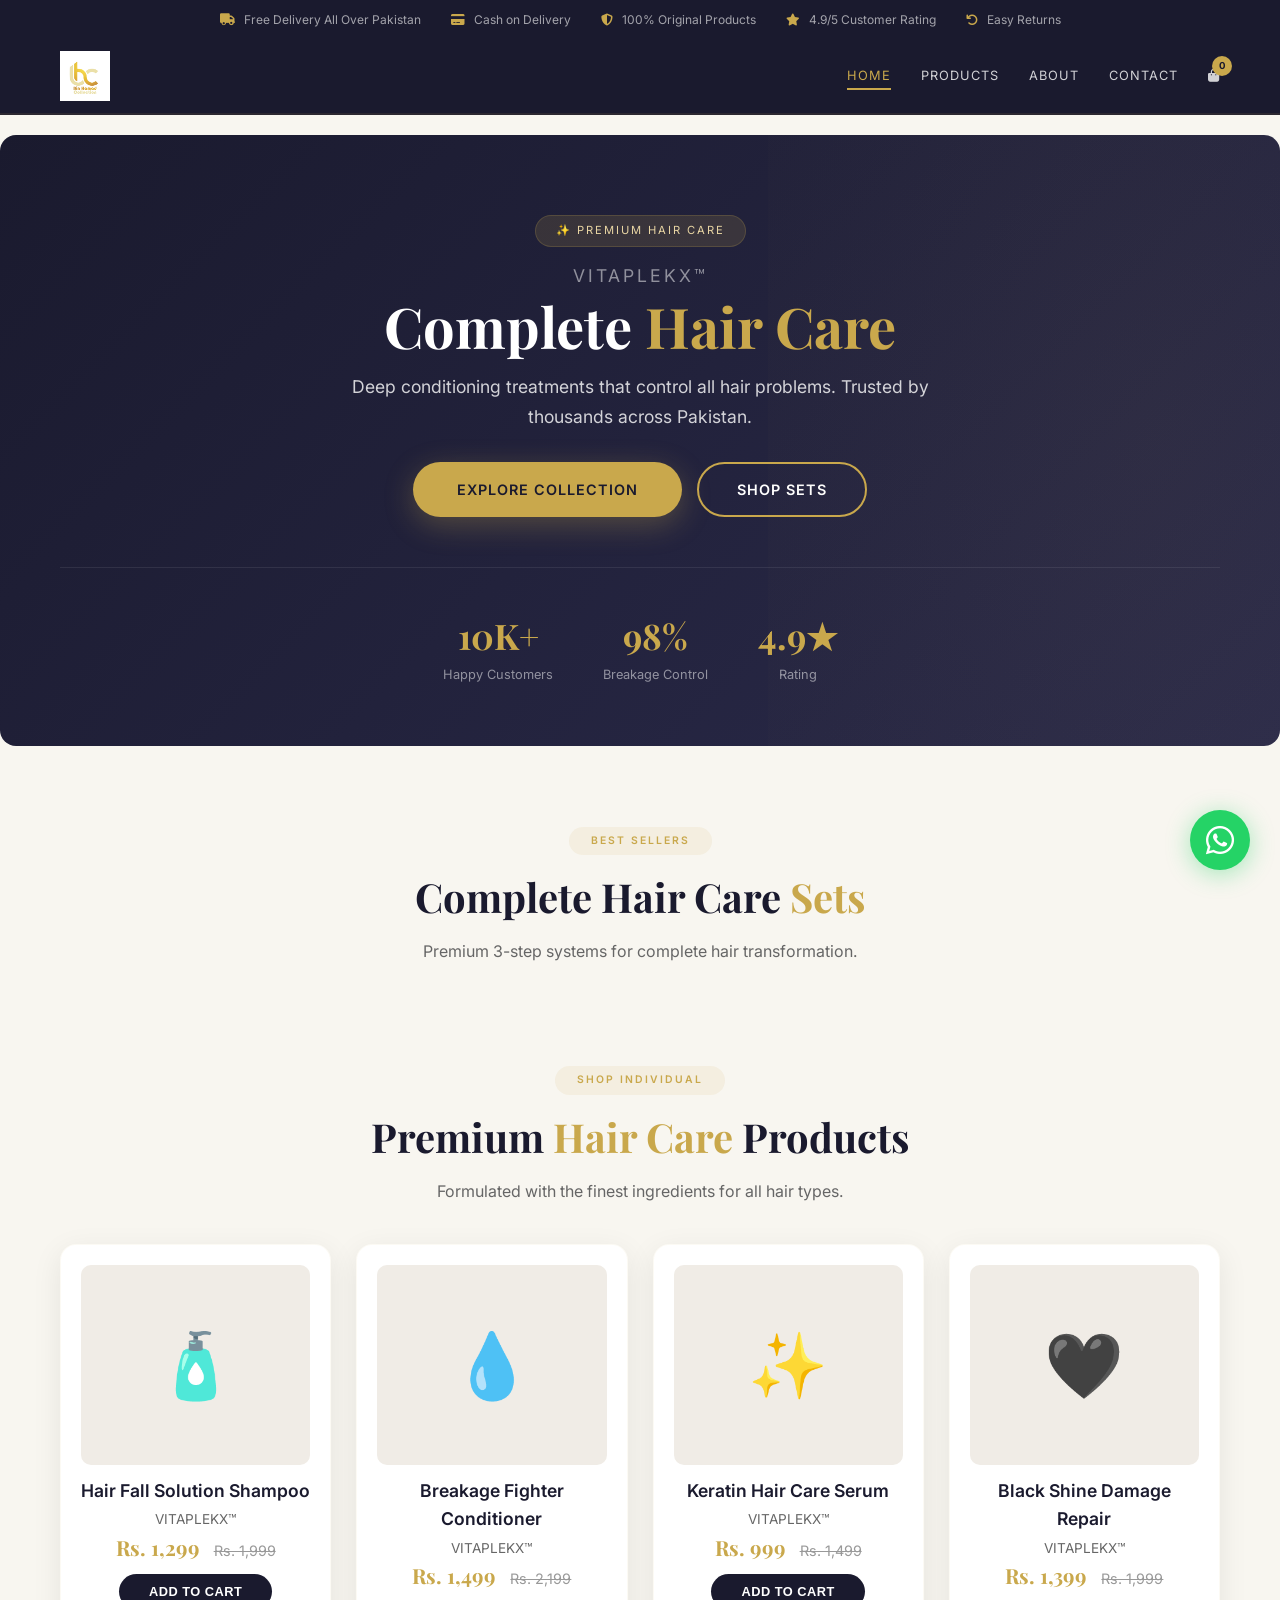
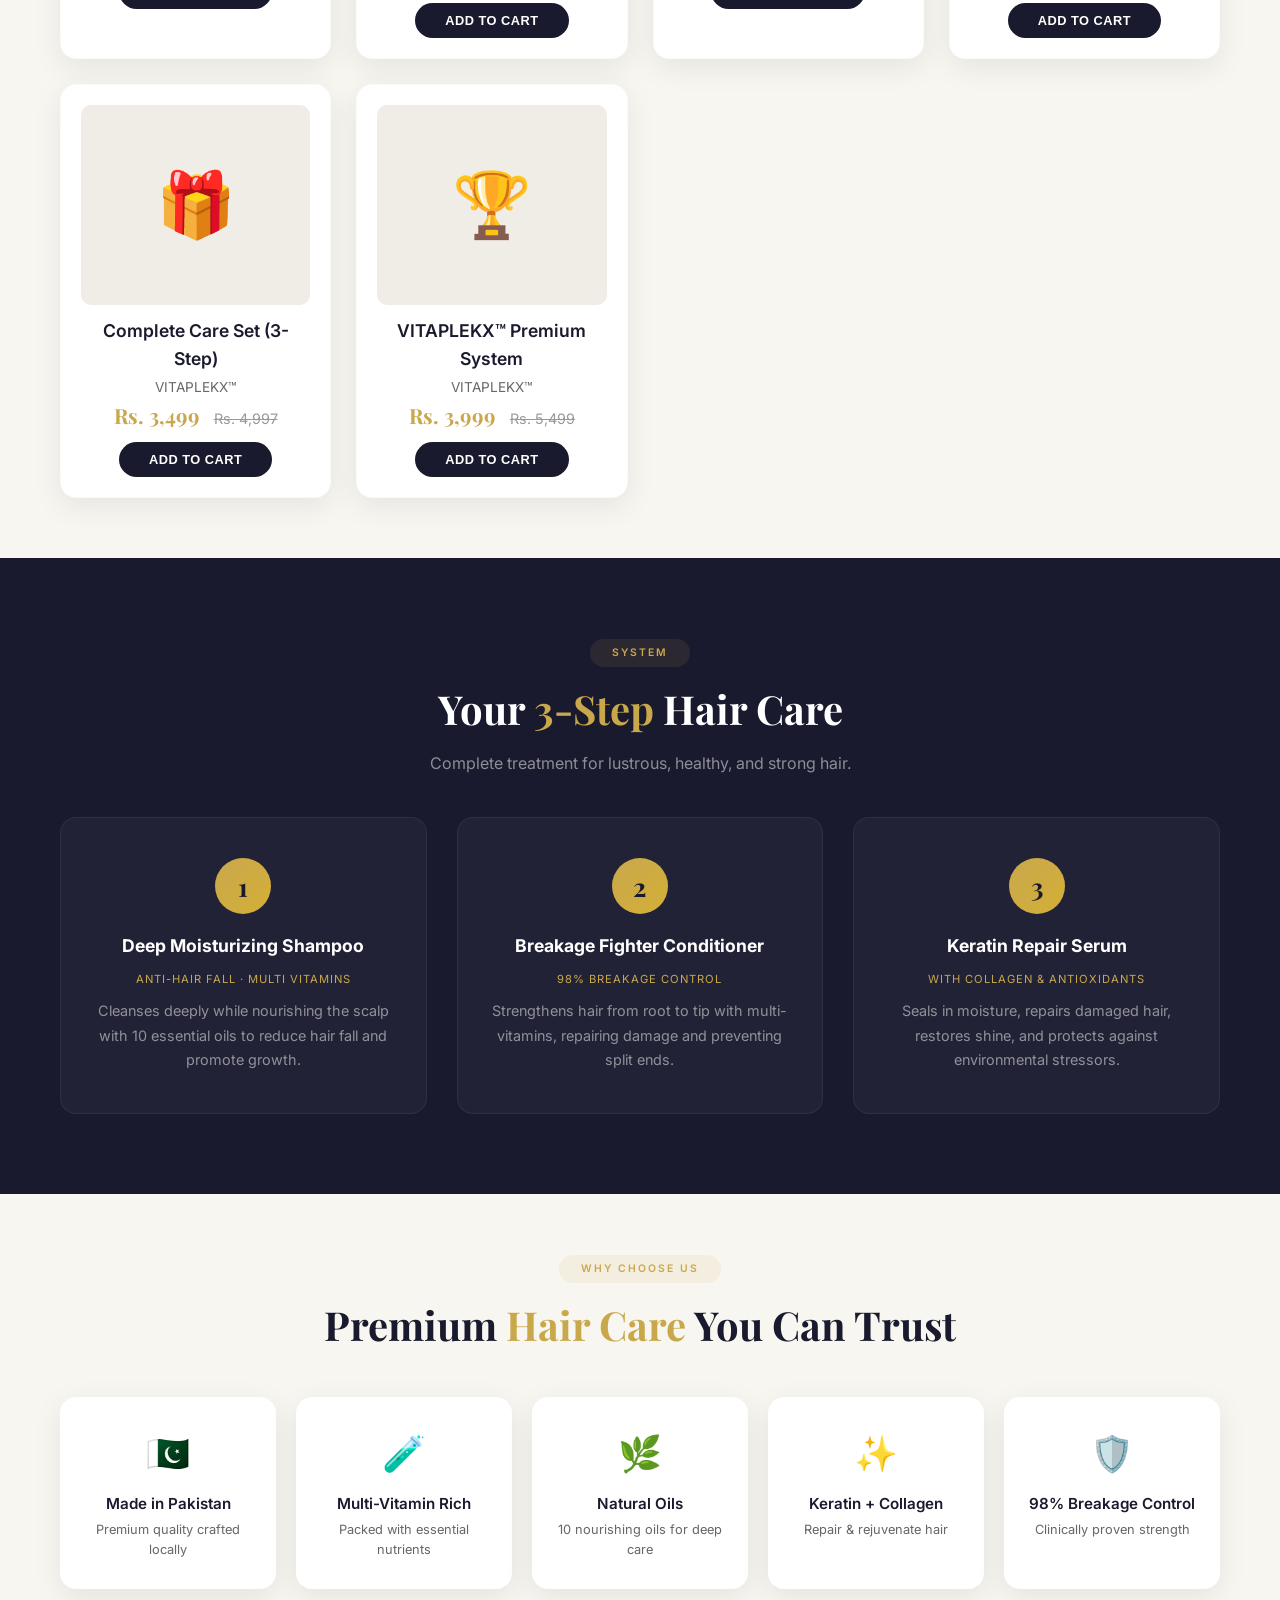
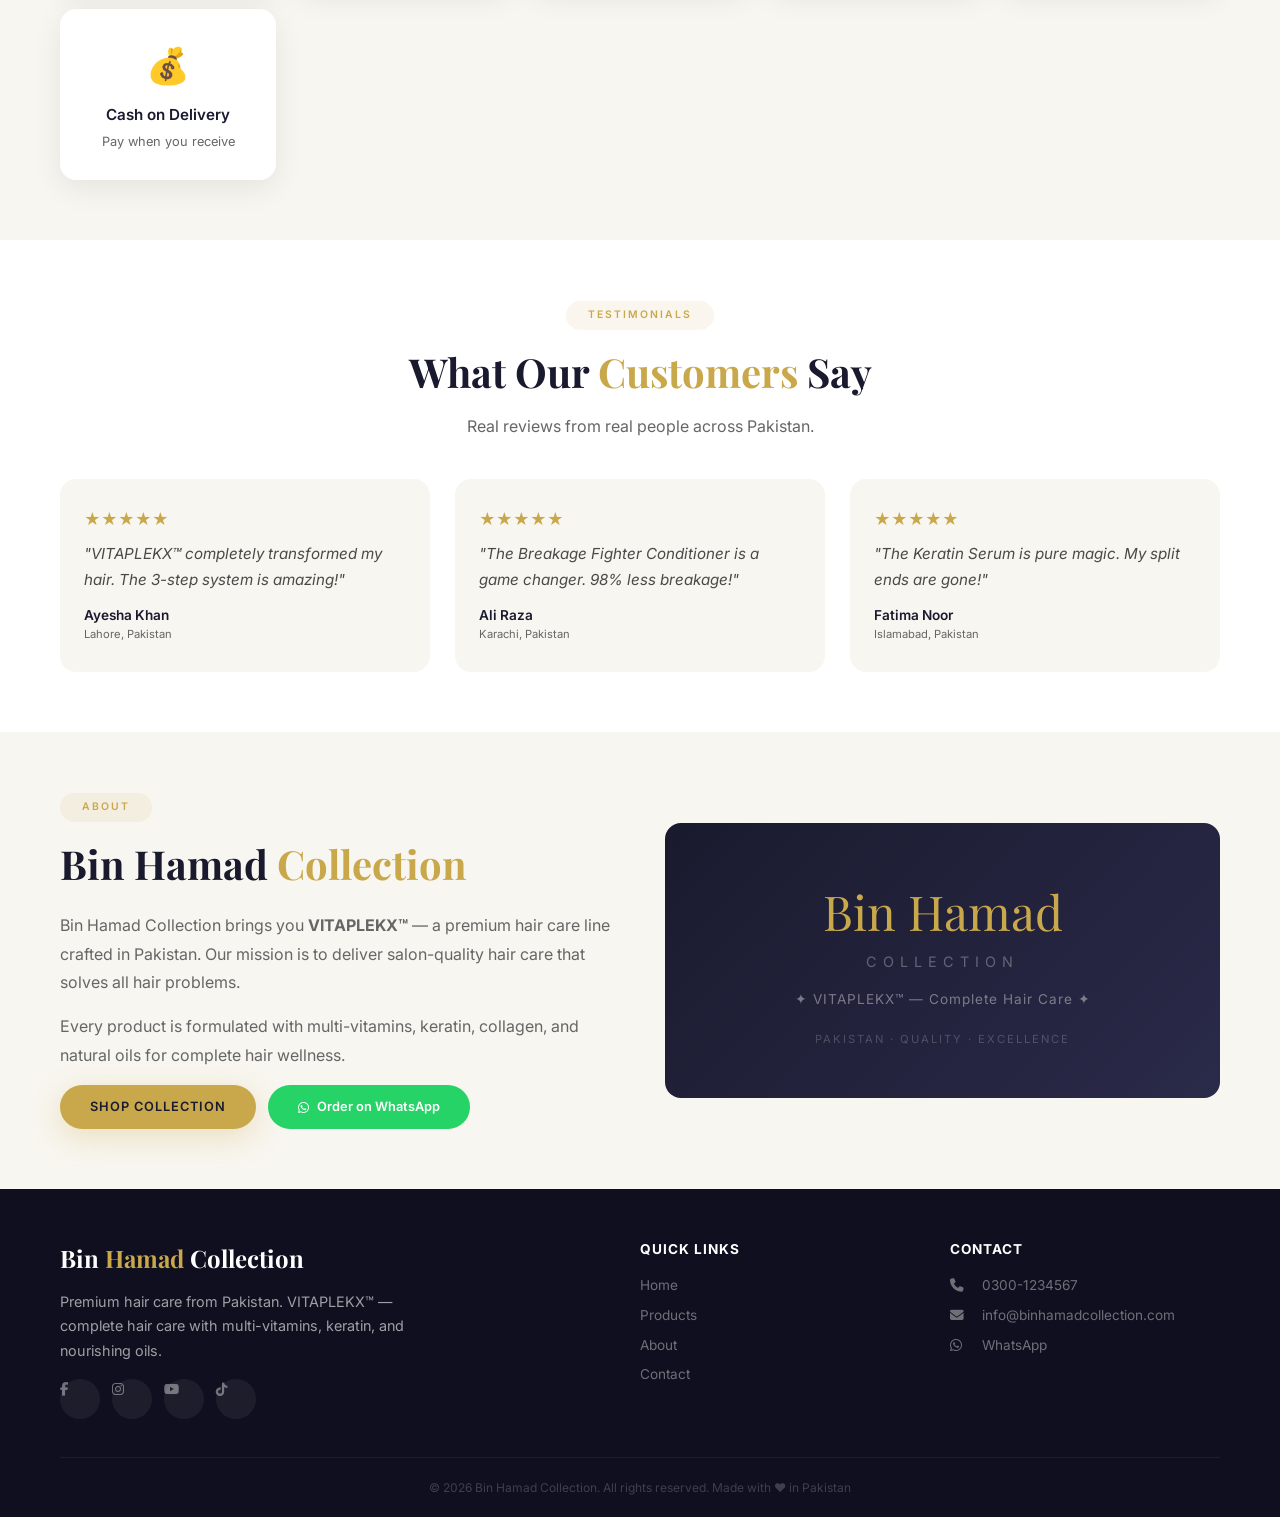
==== commit 7e56e4f5: "Update index.html" ====
--- a/index.html
+++ b/index.html
@@ -24,7 +24,8 @@
         <div class="container">
             <div class="header-inner">
                 <a href="index.html" class="logo">
-                    <span class="logo-text">Bin <span>Hamad</span></span>
+                    <img src="images/logo.png" alt="Bin Hamad Collection" style="height:50px;width:auto;" />
+                    <span class="logo-text" style="display:none;">Bin <span>Hamad</span></span>
                 </a>
                 <nav class="main-nav">
                     <a href="index.html" class="active">Home</a>
@@ -49,10 +50,10 @@
             <div class="hero-badge">✨ Premium Hair Care</div>
             <div class="hero-sub">VITAPLEKX™</div>
             <h1>Complete <span>Hair Care</span></h1>
-            <p>A deep conditioning treatment that controls all hair problems. Trusted by thousands across Pakistan.</p>
+            <p>Deep conditioning treatments that control all hair problems. Trusted by thousands across Pakistan.</p>
             <div class="btn-group">
                 <a href="products.html" class="btn-primary">Explore Collection</a>
-                <a href="#steps" class="btn-secondary">3-Step System</a>
+                <a href="#sets" class="btn-secondary">Shop Sets</a>
             </div>
             <div class="hero-stats">
                 <div class="stat"><h3>10K+</h3><p>Happy Customers</p></div>
@@ -62,13 +63,25 @@
         </div>
     </section>
 
-    <!-- PRODUCTS -->
-    <section class="products-section" id="products">
-        <div class="container">
-            <div class="section-title">
-                <span class="tag">Our Collection</span>
+    <!-- FEATURED SETS -->
+    <section class="products-section" id="sets">
+        <div class="container">
+            <div class="section-title">
+                <span class="tag">Best Sellers</span>
+                <h2>Complete Hair Care <span>Sets</span></h2>
+                <p>Premium 3-step systems for complete hair transformation.</p>
+            </div>
+            <div class="products-grid" id="featuredSets"></div>
+        </div>
+    </section>
+
+    <!-- INDIVIDUAL PRODUCTS -->
+    <section class="products-section" style="padding-top:0;">
+        <div class="container">
+            <div class="section-title">
+                <span class="tag">Shop Individual</span>
                 <h2>Premium <span>Hair Care</span> Products</h2>
-                <p>Formulated with the finest ingredients for all hair types. 100% original.</p>
+                <p>Formulated with the finest ingredients for all hair types.</p>
             </div>
             <div class="products-grid" id="productsGrid"></div>
         </div>
--- a/style.css
+++ b/style.css
@@ -1,5 +1,8 @@
-/* ===== RESET ===== */
-* { margin: 0; padding: 0; box-sizing: border-box; }
+* {
+    margin: 0;
+    padding: 0;
+    box-sizing: border-box;
+}
 
 :root {
     --gold: #C9A84C;
@@ -12,8 +15,8 @@
     --gray: #666666;
     --light-gray: #f0ece6;
     --whatsapp: #25D366;
-    --shadow: 0 8px 30px rgba(0,0,0,0.08);
-    --shadow-hover: 0 12px 40px rgba(0,0,0,0.15);
+    --shadow: 0 8px 30px rgba(0, 0, 0, 0.08);
+    --shadow-hover: 0 12px 40px rgba(0, 0, 0, 0.15);
     --radius: 16px;
     --transition: all 0.3s ease;
 }
@@ -25,9 +28,20 @@
     line-height: 1.6;
 }
 
-.container { max-width: 1200px; margin: 0 auto; padding: 0 20px; }
-img { max-width: 100%; }
-a { text-decoration: none; color: inherit; }
+.container {
+    max-width: 1200px;
+    margin: 0 auto;
+    padding: 0 20px;
+}
+
+img {
+    max-width: 100%;
+}
+
+a {
+    text-decoration: none;
+    color: inherit;
+}
 
 /* ===== TRUST BADGES ===== */
 .trust-badges {
@@ -37,10 +51,14 @@
     flex-wrap: wrap;
     padding: 10px 0;
     background: var(--dark);
-    color: rgba(255,255,255,0.6);
+    color: rgba(255, 255, 255, 0.6);
     font-size: 0.75rem;
 }
-.trust-badges i { color: var(--gold); margin-right: 6px; }
+
+.trust-badges i {
+    color: var(--gold);
+    margin-right: 6px;
+}
 
 /* ===== HEADER ===== */
 header {
@@ -49,22 +67,81 @@
     position: sticky;
     top: 0;
     z-index: 100;
-    border-bottom: 2px solid rgba(201,168,76,0.1);
-}
-.header-inner { display: flex; justify-content: space-between; align-items: center; }
-.logo { display: flex; align-items: center; gap: 10px; }
-.logo img { height: 45px; width: auto; }
-.logo-text { font-family: 'Playfair Display', serif; font-size: 1.5rem; color: var(--white); font-weight: 700; }
-.logo-text span { color: var(--gold); }
-
-.main-nav { display: flex; gap: 30px; align-items: center; }
-.main-nav a { color: rgba(255,255,255,0.8); font-size: 0.8rem; text-transform: uppercase; letter-spacing: 1px; transition: var(--transition); position: relative; }
-.main-nav a:hover { color: var(--gold); }
-.main-nav a.active { color: var(--gold); }
-.main-nav a::after { content: ''; position: absolute; bottom: -4px; left: 0; width: 0; height: 2px; background: var(--gold); transition: var(--transition); }
-.main-nav a:hover::after, .main-nav a.active::after { width: 100%; }
-
-.cart-icon { position: relative; font-size: 1.2rem; }
+    border-bottom: 2px solid rgba(201, 168, 76, 0.1);
+}
+
+.header-inner {
+    display: flex;
+    justify-content: space-between;
+    align-items: center;
+}
+
+.logo {
+    display: flex;
+    align-items: center;
+    gap: 10px;
+}
+
+.logo img {
+    height: 45px;
+    width: auto;
+}
+
+.logo-text {
+    font-family: 'Playfair Display', serif;
+    font-size: 1.5rem;
+    color: var(--white);
+    font-weight: 700;
+}
+
+.logo-text span {
+    color: var(--gold);
+}
+
+.main-nav {
+    display: flex;
+    gap: 30px;
+    align-items: center;
+}
+
+.main-nav a {
+    color: rgba(255, 255, 255, 0.8);
+    font-size: 0.8rem;
+    text-transform: uppercase;
+    letter-spacing: 1px;
+    transition: var(--transition);
+    position: relative;
+}
+
+.main-nav a:hover {
+    color: var(--gold);
+}
+
+.main-nav a.active {
+    color: var(--gold);
+}
+
+.main-nav a::after {
+    content: '';
+    position: absolute;
+    bottom: -4px;
+    left: 0;
+    width: 0;
+    height: 2px;
+    background: var(--gold);
+    transition: var(--transition);
+}
+
+.main-nav a:hover::after,
+.main-nav a.active::after {
+    width: 100%;
+}
+
+.cart-icon {
+    position: relative;
+    font-size: 1.2rem;
+}
+
 .cart-count {
     position: absolute;
     top: -10px;
@@ -81,11 +158,32 @@
     justify-content: center;
 }
 
-.hamburger { display: none; flex-direction: column; gap: 5px; background: none; border: none; cursor: pointer; padding: 5px; }
-.hamburger span { width: 28px; height: 2px; background: var(--white); transition: var(--transition); }
-.hamburger.active span:nth-child(1) { transform: rotate(45deg) translate(5px, 5px); }
-.hamburger.active span:nth-child(2) { opacity: 0; }
-.hamburger.active span:nth-child(3) { transform: rotate(-45deg) translate(5px, -5px); }
+.hamburger {
+    display: none;
+    flex-direction: column;
+    gap: 5px;
+    background: none;
+    border: none;
+    cursor: pointer;
+    padding: 5px;
+}
+
+.hamburger span {
+    width: 28px;
+    height: 2px;
+    background: var(--white);
+    transition: var(--transition);
+}
+
+.hamburger.active span:nth-child(1) {
+    transform: rotate(45deg) translate(5px, 5px);
+}
+.hamburger.active span:nth-child(2) {
+    opacity: 0;
+}
+.hamburger.active span:nth-child(3) {
+    transform: rotate(-45deg) translate(5px, -5px);
+}
 
 /* ===== BUTTONS ===== */
 .btn-primary {
@@ -99,15 +197,17 @@
     letter-spacing: 1px;
     text-transform: uppercase;
     transition: var(--transition);
-    box-shadow: 0 8px 30px rgba(201,168,76,0.3);
+    box-shadow: 0 8px 30px rgba(201, 168, 76, 0.3);
     border: none;
     cursor: pointer;
 }
+
 .btn-primary:hover {
     background: #b8963a;
     transform: translateY(-3px);
-    box-shadow: 0 12px 40px rgba(201,168,76,0.4);
-}
+    box-shadow: 0 12px 40px rgba(201, 168, 76, 0.4);
+}
+
 .btn-secondary {
     display: inline-block;
     padding: 14px 38px;
@@ -122,7 +222,11 @@
     background: transparent;
     cursor: pointer;
 }
-.btn-secondary:hover { background: var(--gold); color: var(--dark); }
+
+.btn-secondary:hover {
+    background: var(--gold);
+    color: var(--dark);
+}
 
 .btn-whatsapp {
     display: inline-flex;
@@ -138,14 +242,22 @@
     border: none;
     cursor: pointer;
 }
-.btn-whatsapp:hover { background: #1da851; transform: translateY(-3px); }
+
+.btn-whatsapp:hover {
+    background: #1da851;
+    transform: translateY(-3px);
+}
 
 /* ===== SECTION TITLES ===== */
-.section-title { text-align: center; margin-bottom: 40px; }
+.section-title {
+    text-align: center;
+    margin-bottom: 40px;
+}
+
 .section-title .tag {
     display: inline-block;
     padding: 6px 22px;
-    background: rgba(201,168,76,0.1);
+    background: rgba(201, 168, 76, 0.1);
     border-radius: 50px;
     color: var(--gold);
     font-size: 0.65rem;
@@ -154,9 +266,23 @@
     text-transform: uppercase;
     margin-bottom: 10px;
 }
-.section-title h2 { font-size: 2.5rem; font-family: 'Playfair Display', serif; font-weight: 700; }
-.section-title h2 span { color: var(--gold); }
-.section-title p { color: var(--gray); max-width: 500px; margin: 10px auto 0; font-size: 1rem; }
+
+.section-title h2 {
+    font-size: 2.5rem;
+    font-family: 'Playfair Display', serif;
+    font-weight: 700;
+}
+
+.section-title h2 span {
+    color: var(--gold);
+}
+
+.section-title p {
+    color: var(--gray);
+    max-width: 500px;
+    margin: 10px auto 0;
+    font-size: 1rem;
+}
 
 /* ===== PAGE HEADER ===== */
 .page-header {
@@ -166,9 +292,21 @@
     color: var(--white);
     margin: 0 0 40px;
 }
-.page-header h1 { font-size: 3rem; font-family: 'Playfair Display', serif; }
-.page-header h1 span { color: var(--gold); }
-.page-header p { font-size: 1.1rem; opacity: 0.7; margin-top: 10px; }
+
+.page-header h1 {
+    font-size: 3rem;
+    font-family: 'Playfair Display', serif;
+}
+
+.page-header h1 span {
+    color: var(--gold);
+}
+
+.page-header p {
+    font-size: 1.1rem;
+    opacity: 0.7;
+    margin-top: 10px;
+}
 
 /* ===== HERO ===== */
 .hero-section {
@@ -181,6 +319,7 @@
     position: relative;
     overflow: hidden;
 }
+
 .hero-section::before {
     content: '';
     position: absolute;
@@ -188,14 +327,15 @@
     right: -20%;
     width: 60%;
     height: 200%;
-    background: radial-gradient(ellipse, rgba(201,168,76,0.05), transparent);
+    background: radial-gradient(ellipse, rgba(201, 168, 76, 0.05), transparent);
     pointer-events: none;
 }
+
 .hero-section .hero-badge {
     display: inline-block;
     padding: 6px 20px;
-    background: rgba(201,168,76,0.15);
-    border: 1px solid rgba(201,168,76,0.2);
+    background: rgba(201, 168, 76, 0.15);
+    border: 1px solid rgba(201, 168, 76, 0.2);
     border-radius: 50px;
     color: var(--gold-light);
     font-size: 0.7rem;
@@ -203,11 +343,40 @@
     text-transform: uppercase;
     margin-bottom: 15px;
 }
-.hero-section h1 { font-size: 3.5rem; font-family: 'Playfair Display', serif; line-height: 1.1; margin-bottom: 10px; }
-.hero-section h1 span { color: var(--gold); }
-.hero-section .hero-sub { font-size: 1.1rem; color: rgba(255,255,255,0.5); letter-spacing: 3px; text-transform: uppercase; margin-bottom: 5px; }
-.hero-section p { font-size: 1.1rem; opacity: 0.8; max-width: 600px; margin: 15px auto 30px; line-height: 1.7; }
-.hero-section .btn-group { display: flex; gap: 15px; justify-content: center; flex-wrap: wrap; }
+
+.hero-section h1 {
+    font-size: 3.5rem;
+    font-family: 'Playfair Display', serif;
+    line-height: 1.1;
+    margin-bottom: 10px;
+}
+
+.hero-section h1 span {
+    color: var(--gold);
+}
+
+.hero-section .hero-sub {
+    font-size: 1.1rem;
+    color: rgba(255, 255, 255, 0.5);
+    letter-spacing: 3px;
+    text-transform: uppercase;
+    margin-bottom: 5px;
+}
+
+.hero-section p {
+    font-size: 1.1rem;
+    opacity: 0.8;
+    max-width: 600px;
+    margin: 15px auto 30px;
+    line-height: 1.7;
+}
+
+.hero-section .btn-group {
+    display: flex;
+    gap: 15px;
+    justify-content: center;
+    flex-wrap: wrap;
+}
 
 .hero-stats {
     display: flex;
@@ -215,19 +384,33 @@
     gap: 50px;
     margin-top: 50px;
     padding-top: 40px;
-    border-top: 1px solid rgba(255,255,255,0.08);
+    border-top: 1px solid rgba(255, 255, 255, 0.08);
     flex-wrap: wrap;
 }
-.hero-stats .stat h3 { font-size: 2.2rem; color: var(--gold); font-family: 'Playfair Display', serif; }
-.hero-stats .stat p { font-size: 0.8rem; opacity: 0.5; margin: 0; }
+
+.hero-stats .stat h3 {
+    font-size: 2.2rem;
+    color: var(--gold);
+    font-family: 'Playfair Display', serif;
+}
+
+.hero-stats .stat p {
+    font-size: 0.8rem;
+    opacity: 0.5;
+    margin: 0;
+}
 
 /* ===== PRODUCTS ===== */
-.products-section { padding: 60px 0; }
+.products-section {
+    padding: 60px 0;
+}
+
 .products-grid {
     display: grid;
     grid-template-columns: repeat(auto-fit, minmax(260px, 1fr));
     gap: 25px;
 }
+
 .product-card {
     background: var(--white);
     border-radius: var(--radius);
@@ -235,13 +418,15 @@
     text-align: center;
     box-shadow: var(--shadow);
     transition: var(--transition);
-    border: 1px solid rgba(201,168,76,0.06);
-}
+    border: 1px solid rgba(201, 168, 76, 0.06);
+}
+
 .product-card:hover {
     transform: translateY(-8px);
     box-shadow: var(--shadow-hover);
-    border-color: rgba(201,168,76,0.15);
-}
+    border-color: rgba(201, 168, 76, 0.15);
+}
+
 .product-card .product-image {
     width: 100%;
     height: 200px;
@@ -252,16 +437,39 @@
     border-radius: 10px;
     overflow: hidden;
 }
+
 .product-card .product-image img {
     width: 100%;
     height: 100%;
     object-fit: contain;
     padding: 10px;
 }
-.product-card h3 { font-size: 1.1rem; margin: 12px 0 4px; font-weight: 600; }
-.product-card .vendor { color: var(--gray); font-size: 0.85rem; }
-.product-card .price { color: var(--gold); font-size: 1.3rem; font-weight: 700; font-family: 'Playfair Display', serif; }
-.product-card .old-price { color: #999; text-decoration: line-through; font-size: 0.9rem; margin-left: 10px; }
+
+.product-card h3 {
+    font-size: 1.1rem;
+    margin: 12px 0 4px;
+    font-weight: 600;
+}
+
+.product-card .vendor {
+    color: var(--gray);
+    font-size: 0.85rem;
+}
+
+.product-card .price {
+    color: var(--gold);
+    font-size: 1.3rem;
+    font-weight: 700;
+    font-family: 'Playfair Display', serif;
+}
+
+.product-card .old-price {
+    color: #999;
+    text-decoration: line-through;
+    font-size: 0.9rem;
+    margin-left: 10px;
+}
+
 .product-card .btn-add {
     display: inline-block;
     padding: 10px 30px;
@@ -277,8 +485,15 @@
     letter-spacing: 0.5px;
     transition: var(--transition);
 }
-.product-card .btn-add:hover { background: var(--gold); color: var(--dark); }
-.product-card .btn-add.added { background: #27ae60; }
+
+.product-card .btn-add:hover {
+    background: var(--gold);
+    color: var(--dark);
+}
+
+.product-card .btn-add.added {
+    background: #27ae60;
+}
 
 /* ===== STEPS ===== */
 .steps-section {
@@ -286,25 +501,35 @@
     padding: 80px 0;
     color: var(--white);
 }
-.steps-section .section-title h2 { color: var(--white); }
-.steps-section .section-title p { color: rgba(255,255,255,0.5); }
+
+.steps-section .section-title h2 {
+    color: var(--white);
+}
+
+.steps-section .section-title p {
+    color: rgba(255, 255, 255, 0.5);
+}
+
 .steps-grid {
     display: grid;
     grid-template-columns: repeat(auto-fit, minmax(250px, 1fr));
     gap: 30px;
 }
+
 .step-card {
     text-align: center;
     padding: 40px 28px;
-    background: rgba(255,255,255,0.04);
+    background: rgba(255, 255, 255, 0.04);
     border-radius: var(--radius);
-    border: 1px solid rgba(255,255,255,0.06);
-    transition: var(--transition);
-}
+    border: 1px solid rgba(255, 255, 255, 0.06);
+    transition: var(--transition);
+}
+
 .step-card:hover {
-    background: rgba(255,255,255,0.07);
+    background: rgba(255, 255, 255, 0.07);
     transform: translateY(-5px);
 }
+
 .step-number {
     width: 56px;
     height: 56px;
@@ -319,17 +544,37 @@
     margin: 0 auto 18px;
     font-family: 'Playfair Display', serif;
 }
-.step-card h3 { font-size: 1.1rem; margin-bottom: 4px; }
-.step-card .step-sub { color: var(--gold); font-size: 0.7rem; letter-spacing: 1px; text-transform: uppercase; }
-.step-card p { color: rgba(255,255,255,0.5); font-size: 0.9rem; line-height: 1.7; margin-top: 10px; }
+
+.step-card h3 {
+    font-size: 1.1rem;
+    margin-bottom: 4px;
+}
+
+.step-card .step-sub {
+    color: var(--gold);
+    font-size: 0.7rem;
+    letter-spacing: 1px;
+    text-transform: uppercase;
+}
+
+.step-card p {
+    color: rgba(255, 255, 255, 0.5);
+    font-size: 0.9rem;
+    line-height: 1.7;
+    margin-top: 10px;
+}
 
 /* ===== BENEFITS ===== */
-.benefits-section { padding: 60px 0; }
+.benefits-section {
+    padding: 60px 0;
+}
+
 .benefits-grid {
     display: grid;
     grid-template-columns: repeat(auto-fit, minmax(180px, 1fr));
     gap: 20px;
 }
+
 .benefit-item {
     text-align: center;
     padding: 28px 16px;
@@ -338,45 +583,100 @@
     box-shadow: var(--shadow);
     transition: var(--transition);
 }
-.benefit-item:hover { transform: translateY(-4px); box-shadow: var(--shadow-hover); }
-.benefit-item .icon { font-size: 2.2rem; display: block; margin-bottom: 10px; }
-.benefit-item h4 { font-size: 0.95rem; font-weight: 600; }
-.benefit-item p { font-size: 0.8rem; color: var(--gray); margin-top: 4px; }
+
+.benefit-item:hover {
+    transform: translateY(-4px);
+    box-shadow: var(--shadow-hover);
+}
+
+.benefit-item .icon {
+    font-size: 2.2rem;
+    display: block;
+    margin-bottom: 10px;
+}
+
+.benefit-item h4 {
+    font-size: 0.95rem;
+    font-weight: 600;
+}
+
+.benefit-item p {
+    font-size: 0.8rem;
+    color: var(--gray);
+    margin-top: 4px;
+}
 
 /* ===== REVIEWS ===== */
 .reviews-section {
     background: var(--white);
     padding: 60px 0;
 }
+
 .reviews-grid {
     display: grid;
     grid-template-columns: repeat(auto-fit, minmax(280px, 1fr));
     gap: 25px;
 }
+
 .review-card {
     background: var(--cream);
     padding: 28px 24px;
     border-radius: var(--radius);
 }
-.review-card .stars { color: var(--gold); font-size: 1rem; margin-bottom: 8px; }
-.review-card .review-text { font-size: 0.95rem; line-height: 1.7; color: rgba(0,0,0,0.7); font-style: italic; }
-.review-card .review-author { margin-top: 12px; font-weight: 600; font-size: 0.85rem; }
-.review-card .review-location { font-size: 0.7rem; color: var(--gray); }
+
+.review-card .stars {
+    color: var(--gold);
+    font-size: 1rem;
+    margin-bottom: 8px;
+}
+
+.review-card .review-text {
+    font-size: 0.95rem;
+    line-height: 1.7;
+    color: rgba(0, 0, 0, 0.7);
+    font-style: italic;
+}
+
+.review-card .review-author {
+    margin-top: 12px;
+    font-weight: 600;
+    font-size: 0.85rem;
+}
+
+.review-card .review-location {
+    font-size: 0.7rem;
+    color: var(--gray);
+}
 
 /* ===== ABOUT ===== */
 .about-section {
     background: var(--cream);
     padding: 60px 0;
 }
+
 .about-grid {
     display: grid;
     grid-template-columns: 1fr 1fr;
     gap: 50px;
     align-items: center;
 }
-.about-content h2 { font-size: 2.5rem; font-family: 'Playfair Display', serif; margin-bottom: 15px; }
-.about-content h2 span { color: var(--gold); }
-.about-content p { color: var(--gray); line-height: 1.8; margin-bottom: 15px; font-size: 1rem; }
+
+.about-content h2 {
+    font-size: 2.5rem;
+    font-family: 'Playfair Display', serif;
+    margin-bottom: 15px;
+}
+
+.about-content h2 span {
+    color: var(--gold);
+}
+
+.about-content p {
+    color: var(--gray);
+    line-height: 1.8;
+    margin-bottom: 15px;
+    font-size: 1rem;
+}
 
 .about-image {
     background: linear-gradient(135deg, var(--dark), var(--dark-soft));
@@ -390,51 +690,86 @@
     justify-content: center;
     align-items: center;
 }
-.about-image .big-logo { font-family: 'Playfair Display', serif; font-size: 3rem; color: var(--gold); }
-.about-image .big-logo-sub { font-size: 0.9rem; letter-spacing: 6px; text-transform: uppercase; color: rgba(255,255,255,0.3); }
-.about-image .tagline { margin-top: 16px; color: rgba(255,255,255,0.4); font-size: 0.85rem; letter-spacing: 1px; }
-.about-image .location-tag { margin-top: 20px; font-size: 0.7rem; color: rgba(255,255,255,0.2); letter-spacing: 2px; }
+
+.about-image .big-logo {
+    font-family: 'Playfair Display', serif;
+    font-size: 3rem;
+    color: var(--gold);
+}
+
+.about-image .big-logo-sub {
+    font-size: 0.9rem;
+    letter-spacing: 6px;
+    text-transform: uppercase;
+    color: rgba(255, 255, 255, 0.3);
+}
+
+.about-image .tagline {
+    margin-top: 16px;
+    color: rgba(255, 255, 255, 0.4);
+    font-size: 0.85rem;
+    letter-spacing: 1px;
+}
+
+.about-image .location-tag {
+    margin-top: 20px;
+    font-size: 0.7rem;
+    color: rgba(255, 255, 255, 0.2);
+    letter-spacing: 2px;
+}
 
 /* ===== ABOUT PAGE ===== */
-.about-page { 
-    padding: 60px 0; 
+.about-page {
+    padding: 60px 0;
     background: var(--cream);
     min-height: 400px;
 }
+
 .about-grid-full {
     display: grid;
     grid-template-columns: 1fr 1fr;
     gap: 60px;
     align-items: center;
 }
-.about-content-full h2 { 
-    font-size: 2rem; 
-    font-family: 'Playfair Display', serif; 
-    margin-top: 30px; 
+
+.about-content-full h2 {
+    font-size: 2rem;
+    font-family: 'Playfair Display', serif;
+    margin-top: 30px;
     color: var(--dark);
 }
-.about-content-full h2:first-of-type { margin-top: 0; }
-.about-content-full h2 span { color: var(--gold); }
-.about-content-full p { 
-    color: var(--gray); 
-    line-height: 1.8; 
-    margin-top: 10px; 
+
+.about-content-full h2:first-of-type {
+    margin-top: 0;
+}
+
+.about-content-full h2 span {
+    color: var(--gold);
+}
+
+.about-content-full p {
+    color: var(--gray);
+    line-height: 1.8;
+    margin-top: 10px;
     font-size: 1rem;
 }
-.about-list { 
-    list-style: none; 
-    margin-top: 15px; 
-}
-.about-list li { 
-    padding: 8px 0; 
-    display: flex; 
-    align-items: center; 
-    gap: 10px; 
+
+.about-list {
+    list-style: none;
+    margin-top: 15px;
+}
+
+.about-list li {
+    padding: 8px 0;
+    display: flex;
+    align-items: center;
+    gap: 10px;
     color: var(--dark);
 }
-.about-list li i { 
-    color: var(--gold); 
-    font-size: 1.1rem; 
+
+.about-list li i {
+    color: var(--gold);
+    font-size: 1.1rem;
     width: 24px;
 }
 
@@ -450,65 +785,135 @@
     justify-content: center;
     align-items: center;
 }
-.about-image-full .big-logo { 
-    font-family: 'Playfair Display', serif; 
-    font-size: 3rem; 
-    color: var(--gold); 
-}
-.about-image-full .big-logo-sub { 
-    font-size: 0.9rem; 
-    letter-spacing: 6px; 
-    text-transform: uppercase; 
-    color: rgba(255,255,255,0.3); 
-}
-.about-image-full .tagline { 
-    margin-top: 16px; 
-    color: rgba(255,255,255,0.4); 
-    font-size: 0.85rem; 
-    letter-spacing: 1px; 
-}
-.about-image-full .location-tag { 
-    margin-top: 20px; 
-    font-size: 0.7rem; 
-    color: rgba(255,255,255,0.2); 
-    letter-spacing: 2px; 
+
+.about-image-full .big-logo {
+    font-family: 'Playfair Display', serif;
+    font-size: 3rem;
+    color: var(--gold);
+}
+
+.about-image-full .big-logo-sub {
+    font-size: 0.9rem;
+    letter-spacing: 6px;
+    text-transform: uppercase;
+    color: rgba(255, 255, 255, 0.3);
+}
+
+.about-image-full .tagline {
+    margin-top: 16px;
+    color: rgba(255, 255, 255, 0.4);
+    font-size: 0.85rem;
+    letter-spacing: 1px;
+}
+
+.about-image-full .location-tag {
+    margin-top: 20px;
+    font-size: 0.7rem;
+    color: rgba(255, 255, 255, 0.2);
+    letter-spacing: 2px;
 }
 
 /* ===== CONTACT PAGE ===== */
-.contact-page { padding: 60px 0; background: var(--cream); }
+.contact-page {
+    padding: 60px 0;
+    background: var(--cream);
+}
+
 .contact-grid {
     display: grid;
     grid-template-columns: 1fr 1fr;
     gap: 50px;
 }
-.contact-info h2 { font-size: 2rem; font-family: 'Playfair Display', serif; margin-bottom: 15px; }
-.contact-info h2 span { color: var(--gold); }
-.contact-info > p { color: var(--gray); margin-bottom: 30px; }
-
-.contact-details { margin: 30px 0; }
+
+.contact-info h2 {
+    font-size: 2rem;
+    font-family: 'Playfair Display', serif;
+    margin-bottom: 15px;
+}
+
+.contact-info h2 span {
+    color: var(--gold);
+}
+
+.contact-info>p {
+    color: var(--gray);
+    margin-bottom: 30px;
+}
+
+.contact-details {
+    margin: 30px 0;
+}
+
 .contact-item {
     display: flex;
     gap: 15px;
     padding: 15px 0;
-    border-bottom: 1px solid rgba(0,0,0,0.05);
-    align-items: center;
-}
-.contact-item i { font-size: 1.2rem; color: var(--gold); width: 24px; }
-.contact-item h4 { font-size: 0.85rem; font-weight: 600; }
-.contact-item a { color: var(--gray); transition: var(--transition); }
-.contact-item a:hover { color: var(--gold); }
-.contact-item p { color: var(--gray); }
-
-.contact-social { margin-top: 30px; }
-.contact-social h4 { margin-bottom: 12px; }
-
-.contact-form { background: var(--white); padding: 40px; border-radius: var(--radius); box-shadow: var(--shadow); }
-.contact-form h2 { font-size: 1.8rem; font-family: 'Playfair Display', serif; margin-bottom: 20px; }
-.contact-form h2 span { color: var(--gold); }
-
-.form-group { margin-bottom: 20px; }
-.form-group label { display: block; font-weight: 500; font-size: 0.9rem; margin-bottom: 5px; }
-.form-group input, .form-group textarea {
+    border-bottom: 1px solid rgba(0, 0, 0, 0.05);
+    align-items: center;
+}
+
+.contact-item i {
+    font-size: 1.2rem;
+    color: var(--gold);
+    width: 24px;
+}
+
+.contact-item h4 {
+    font-size: 0.85rem;
+    font-weight: 600;
+}
+
+.contact-item a {
+    color: var(--gray);
+    transition: var(--transition);
+}
+
+.contact-item a:hover {
+    color: var(--gold);
+}
+
+.contact-item p {
+    color: var(--gray);
+}
+
+.contact-social {
+    margin-top: 30px;
+}
+
+.contact-social h4 {
+    margin-bottom: 12px;
+}
+
+.contact-form {
+    background: var(--white);
+    padding: 40px;
+    border-radius: var(--radius);
+    box-shadow: var(--shadow);
+}
+
+.contact-form h2 {
+    font-size: 1.8rem;
+    font-family: 'Playfair Display', serif;
+    margin-bottom: 20px;
+}
+
+.contact-form h2 span {
+    color: var(--gold);
+}
+
+.form-group {
+    margin-bottom: 20px;
+}
+
+.form-group label {
+    display: block;
+    font-weight: 500;
+    font-size: 0.9rem;
+    margin-bottom: 5px;
+}
+
+.form-group input,
+.form-group textarea {
     width: 100%;
     padding: 12px 16px;
     border: 1px solid #ddd;
@@ -518,28 +923,46 @@
     transition: var(--transition);
     background: var(--cream);
 }
-.form-group input:focus, .form-group textarea:focus {
+
+.form-group input:focus,
+.form-group textarea:focus {
     outline: none;
     border-color: var(--gold);
-    box-shadow: 0 0 0 3px rgba(201,168,76,0.1);
+    box-shadow: 0 0 0 3px rgba(201, 168, 76, 0.1);
 }
 
 /* ===== CART PAGE ===== */
-.cart-page { padding: 60px 0; background: var(--cream); }
+.cart-page {
+    padding: 60px 0;
+    background: var(--cream);
+}
+
 .cart-container {
     display: grid;
     grid-template-columns: 2fr 1fr;
     gap: 40px;
 }
-.cart-items-list { background: var(--white); border-radius: var(--radius); padding: 20px; box-shadow: var(--shadow); min-height: 200px; }
+
+.cart-items-list {
+    background: var(--white);
+    border-radius: var(--radius);
+    padding: 20px;
+    box-shadow: var(--shadow);
+    min-height: 200px;
+}
+
 .cart-item {
     display: flex;
     gap: 20px;
     padding: 20px 0;
-    border-bottom: 1px solid rgba(0,0,0,0.05);
-    align-items: center;
-}
-.cart-item:last-child { border-bottom: none; }
+    border-bottom: 1px solid rgba(0, 0, 0, 0.05);
+    align-items: center;
+}
+
+.cart-item:last-child {
+    border-bottom: none;
+}
+
 .cart-item .item-image {
     width: 80px;
     height: 80px;
@@ -551,14 +974,26 @@
     font-size: 2rem;
     flex-shrink: 0;
 }
-.cart-item .item-details { flex: 1; }
-.cart-item .item-details h4 { font-size: 1rem; }
-.cart-item .item-details .item-price { color: var(--gold); font-weight: 700; }
+
+.cart-item .item-details {
+    flex: 1;
+}
+
+.cart-item .item-details h4 {
+    font-size: 1rem;
+}
+
+.cart-item .item-details .item-price {
+    color: var(--gold);
+    font-weight: 700;
+}
+
 .cart-item .item-qty {
     display: flex;
     align-items: center;
     gap: 10px;
 }
+
 .cart-item .item-qty button {
     width: 30px;
     height: 30px;
@@ -569,8 +1004,19 @@
     font-size: 1rem;
     transition: var(--transition);
 }
-.cart-item .item-qty button:hover { background: var(--gold); color: var(--white); border-color: var(--gold); }
-.cart-item .item-qty span { font-weight: 600; min-width: 20px; text-align: center; }
+
+.cart-item .item-qty button:hover {
+    background: var(--gold);
+    color: var(--white);
+    border-color: var(--gold);
+}
+
+.cart-item .item-qty span {
+    font-weight: 600;
+    min-width: 20px;
+    text-align: center;
+}
+
 .cart-item .item-remove {
     color: #ccc;
     background: none;
@@ -579,7 +1025,10 @@
     font-size: 1.2rem;
     transition: var(--transition);
 }
-.cart-item .item-remove:hover { color: #e74c3c; }
+
+.cart-item .item-remove:hover {
+    color: #e74c3c;
+}
 
 .cart-summary {
     background: var(--white);
@@ -590,22 +1039,43 @@
     position: sticky;
     top: 100px;
 }
-.cart-summary h3 { font-family: 'Playfair Display', serif; font-size: 1.5rem; margin-bottom: 20px; }
+
+.cart-summary h3 {
+    font-family: 'Playfair Display', serif;
+    font-size: 1.5rem;
+    margin-bottom: 20px;
+}
+
 .summary-row {
     display: flex;
     justify-content: space-between;
     padding: 12px 0;
-    border-bottom: 1px solid rgba(0,0,0,0.05);
-}
-.summary-row.total { border-bottom: none; font-size: 1.2rem; font-weight: 700; padding-top: 15px; }
-.summary-row.total .total-price { color: var(--gold); }
+    border-bottom: 1px solid rgba(0, 0, 0, 0.05);
+}
+
+.summary-row.total {
+    border-bottom: none;
+    font-size: 1.2rem;
+    font-weight: 700;
+    padding-top: 15px;
+}
+
+.summary-row.total .total-price {
+    color: var(--gold);
+}
 
 .empty-cart {
     text-align: center;
     padding: 40px 0;
     color: var(--gray);
 }
-.empty-cart i { font-size: 3rem; display: block; margin-bottom: 15px; opacity: 0.3; }
+
+.empty-cart i {
+    font-size: 3rem;
+    display: block;
+    margin-bottom: 15px;
+    opacity: 0.3;
+}
 
 /* ===== WHATSAPP FLOATING ===== */
 .whatsapp-float {
@@ -622,34 +1092,65 @@
     justify-content: center;
     color: var(--white);
     font-size: 2rem;
-    box-shadow: 0 4px 25px rgba(37,211,102,0.4);
+    box-shadow: 0 4px 25px rgba(37, 211, 102, 0.4);
     transition: var(--transition);
     animation: pulse-whatsapp 2s infinite;
 }
-.whatsapp-float:hover { transform: scale(1.1); color: var(--white); }
+
+.whatsapp-float:hover {
+    transform: scale(1.1);
+    color: var(--white);
+}
+
 @keyframes pulse-whatsapp {
-    0% { box-shadow: 0 0 0 0 rgba(37,211,102,0.4); }
-    70% { box-shadow: 0 0 0 20px rgba(37,211,102,0); }
-    100% { box-shadow: 0 0 0 0 rgba(37,211,102,0); }
+    0% {
+        box-shadow: 0 0 0 0 rgba(37, 211, 102, 0.4);
+    }
+    70% {
+        box-shadow: 0 0 0 20px rgba(37, 211, 102, 0);
+    }
+    100% {
+        box-shadow: 0 0 0 0 rgba(37, 211, 102, 0);
+    }
 }
 
 /* ===== FOOTER ===== */
 footer {
     background: #0f0f1f;
-    color: rgba(255,255,255,0.6);
+    color: rgba(255, 255, 255, 0.6);
     padding: 50px 0 20px;
 }
+
 .footer-grid {
     display: grid;
     grid-template-columns: 2fr 1fr 1fr;
     gap: 40px;
     padding-bottom: 30px;
-    border-bottom: 1px solid rgba(255,255,255,0.06);
-}
-.footer-brand h3 { font-family: 'Playfair Display', serif; color: var(--white); font-size: 1.5rem; }
-.footer-brand h3 span { color: var(--gold); }
-.footer-brand p { margin: 12px 0 16px; font-size: 0.9rem; line-height: 1.7; max-width: 350px; }
-.footer-socials { display: flex; gap: 12px; }
+    border-bottom: 1px solid rgba(255, 255, 255, 0.06);
+}
+
+.footer-brand h3 {
+    font-family: 'Playfair Display', serif;
+    color: var(--white);
+    font-size: 1.5rem;
+}
+
+.footer-brand h3 span {
+    color: var(--gold);
+}
+
+.footer-brand p {
+    margin: 12px 0 16px;
+    font-size: 0.9rem;
+    line-height: 1.7;
+    max-width: 350px;
+}
+
+.footer-socials {
+    display: flex;
+    gap: 12px;
+}
+
 .footer-socials a {
     display: flex;
     align-items: center;
@@ -657,17 +1158,48 @@
     width: 40px;
     height: 40px;
     border-radius: 50%;
-    background: rgba(255,255,255,0.06);
-    color: rgba(255,255,255,0.5);
+    background: rgba(255, 255, 255, 0.06);
+    color: rgba(255, 255, 255, 0.5);
     transition: var(--transition);
     font-size: 1rem;
 }
-.footer-socials a:hover { background: var(--gold); color: var(--dark); }
-.footer-grid h4 { color: var(--white); font-size: 0.85rem; text-transform: uppercase; letter-spacing: 1px; margin-bottom: 14px; }
-.footer-grid a { display: block; color: rgba(255,255,255,0.4); font-size: 0.85rem; margin-bottom: 8px; transition: var(--transition); }
-.footer-grid a:hover { color: var(--gold); }
-.footer-grid a i { width: 20px; margin-right: 8px; }
-.footer-bottom { text-align: center; padding-top: 20px; font-size: 0.75rem; color: rgba(255,255,255,0.2); }
+
+.footer-socials a:hover {
+    background: var(--gold);
+    color: var(--dark);
+}
+
+.footer-grid h4 {
+    color: var(--white);
+    font-size: 0.85rem;
+    text-transform: uppercase;
+    letter-spacing: 1px;
+    margin-bottom: 14px;
+}
+
+.footer-grid a {
+    display: block;
+    color: rgba(255, 255, 255, 0.4);
+    font-size: 0.85rem;
+    margin-bottom: 8px;
+    transition: var(--transition);
+}
+
+.footer-grid a:hover {
+    color: var(--gold);
+}
+
+.footer-grid a i {
+    width: 20px;
+    margin-right: 8px;
+}
+
+.footer-bottom {
+    text-align: center;
+    padding-top: 20px;
+    font-size: 0.75rem;
+    color: rgba(255, 255, 255, 0.2);
+}
 
 /* ===== TOAST ===== */
 .toast {
@@ -685,20 +1217,36 @@
     transition: all 0.4s ease;
     border-left: 4px solid var(--gold);
 }
+
 .toast.show {
     transform: translateY(0);
     opacity: 1;
 }
-.toast i { color: var(--gold); margin-right: 10px; }
+
+.toast i {
+    color: var(--gold);
+    margin-right: 10px;
+}
 
 /* ===== RESPONSIVE ===== */
 @media (max-width: 992px) {
-    .hero-section h1 { font-size: 2.8rem; }
-    .about-grid { grid-template-columns: 1fr; }
-    .about-grid-full { grid-template-columns: 1fr; }
-    .contact-grid { grid-template-columns: 1fr; }
-    .cart-container { grid-template-columns: 1fr; }
-}
+    .hero-section h1 {
+        font-size: 2.8rem;
+    }
+    .about-grid {
+        grid-template-columns: 1fr;
+    }
+    .about-grid-full {
+        grid-template-columns: 1fr;
+    }
+    .contact-grid {
+        grid-template-columns: 1fr;
+    }
+    .cart-container {
+        grid-template-columns: 1fr;
+    }
+}
+
 @media (max-width: 768px) {
     .main-nav {
         display: none;
@@ -710,30 +1258,84 @@
         width: 100%;
         padding: 20px;
         gap: 15px;
-        box-shadow: 0 10px 40px rgba(0,0,0,0.3);
-    }
-    .main-nav.open { display: flex; }
-    .hamburger { display: flex; }
-
-    .hero-section h1 { font-size: 2.2rem; }
-    .hero-section { padding: 50px 0; }
-    .hero-stats { gap: 25px; }
-    .section-title h2 { font-size: 2rem; }
-    .page-header h1 { font-size: 2.2rem; }
-    .trust-badges { font-size: 0.65rem; gap: 12px; padding: 8px 10px; }
-    .products-grid { grid-template-columns: 1fr 1fr; }
-    .steps-grid { grid-template-columns: 1fr; }
-    .footer-grid { grid-template-columns: 1fr; gap: 30px; }
-    .whatsapp-float { width: 50px; height: 50px; font-size: 1.6rem; bottom: 20px; right: 20px; }
-    .contact-form { padding: 25px; }
-    .cart-item { flex-wrap: wrap; }
-}
+        box-shadow: 0 10px 40px rgba(0, 0, 0, 0.3);
+    }
+    .main-nav.open {
+        display: flex;
+    }
+    .hamburger {
+        display: flex;
+    }
+
+    .hero-section h1 {
+        font-size: 2.2rem;
+    }
+    .hero-section {
+        padding: 50px 0;
+    }
+    .hero-stats {
+        gap: 25px;
+    }
+    .section-title h2 {
+        font-size: 2rem;
+    }
+    .page-header h1 {
+        font-size: 2.2rem;
+    }
+    .trust-badges {
+        font-size: 0.65rem;
+        gap: 12px;
+        padding: 8px 10px;
+    }
+    .products-grid {
+        grid-template-columns: 1fr 1fr;
+    }
+    .steps-grid {
+        grid-template-columns: 1fr;
+    }
+    .footer-grid {
+        grid-template-columns: 1fr;
+        gap: 30px;
+    }
+    .whatsapp-float {
+        width: 50px;
+        height: 50px;
+        font-size: 1.6rem;
+        bottom: 20px;
+        right: 20px;
+    }
+    .contact-form {
+        padding: 25px;
+    }
+    .cart-item {
+        flex-wrap: wrap;
+    }
+}
+
 @media (max-width: 480px) {
-    .products-grid { grid-template-columns: 1fr; }
-    .hero-section h1 { font-size: 1.8rem; }
-    .btn-primary, .btn-secondary { padding: 12px 24px; font-size: 0.75rem; width: 100%; }
-    .hero-stats .stat h3 { font-size: 1.5rem; }
-    .trust-badges { font-size: 0.55rem; gap: 8px; }
-    .page-header { padding: 40px 0 30px; }
-    .page-header h1 { font-size: 1.8rem; }
-}
+    .products-grid {
+        grid-template-columns: 1fr;
+    }
+    .hero-section h1 {
+        font-size: 1.8rem;
+    }
+    .btn-primary,
+    .btn-secondary {
+        padding: 12px 24px;
+        font-size: 0.75rem;
+        width: 100%;
+    }
+    .hero-stats .stat h3 {
+        font-size: 1.5rem;
+    }
+    .trust-badges {
+        font-size: 0.55rem;
+        gap: 8px;
+    }
+    .page-header {
+        padding: 40px 0 30px;
+    }
+    .page-header h1 {
+        font-size: 1.8rem;
+    }
+}
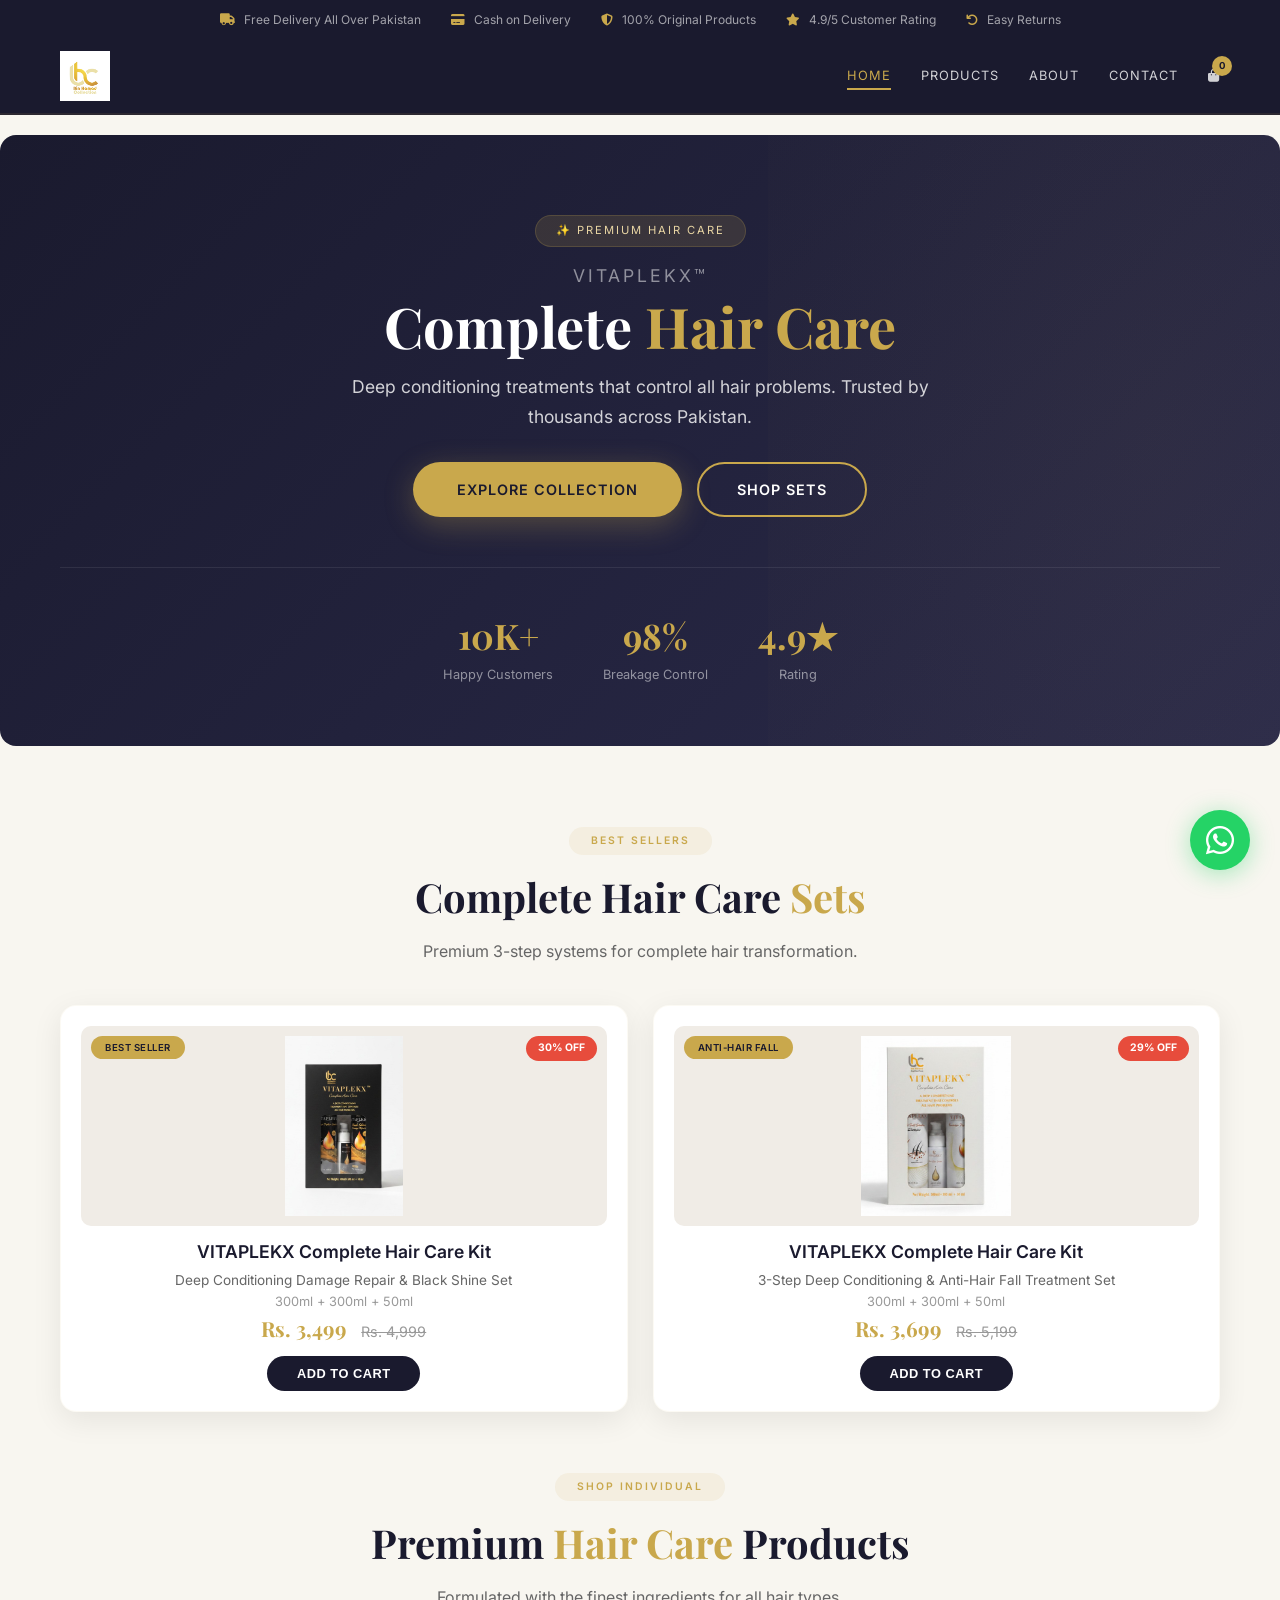
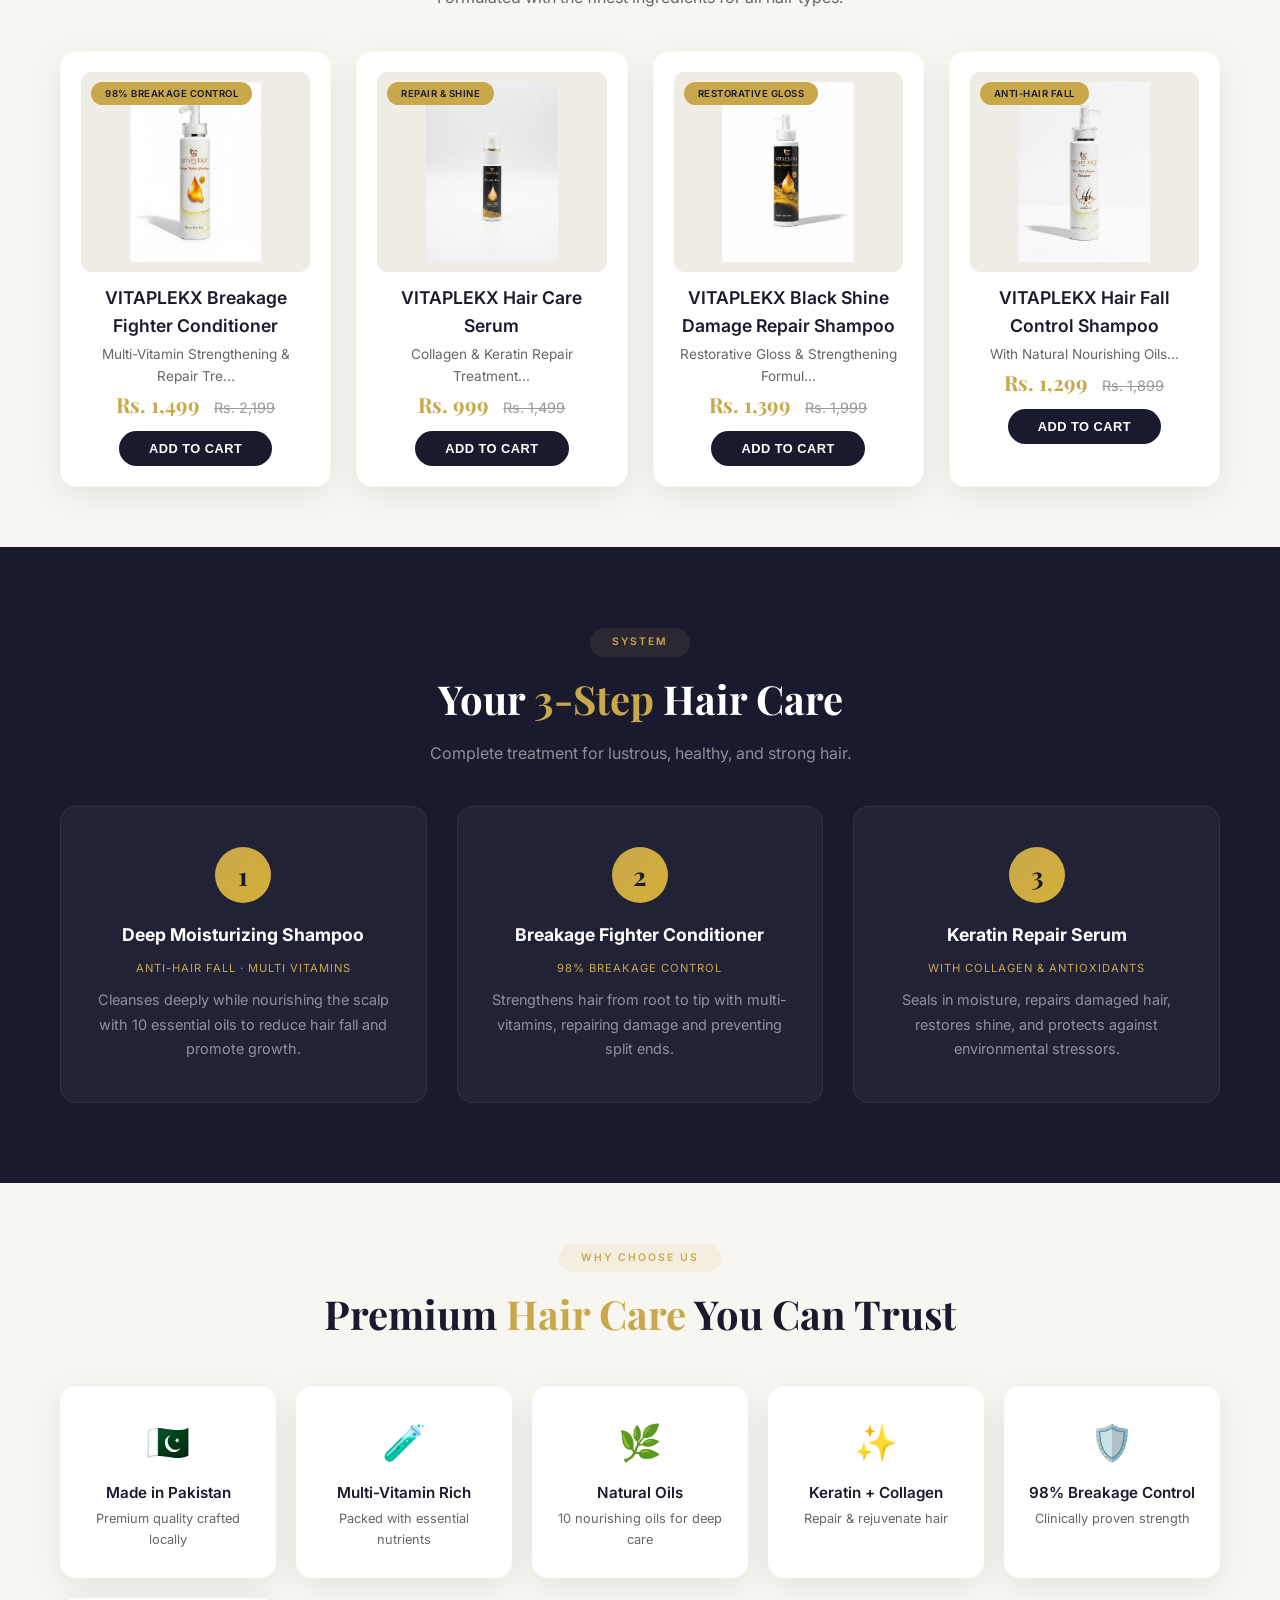
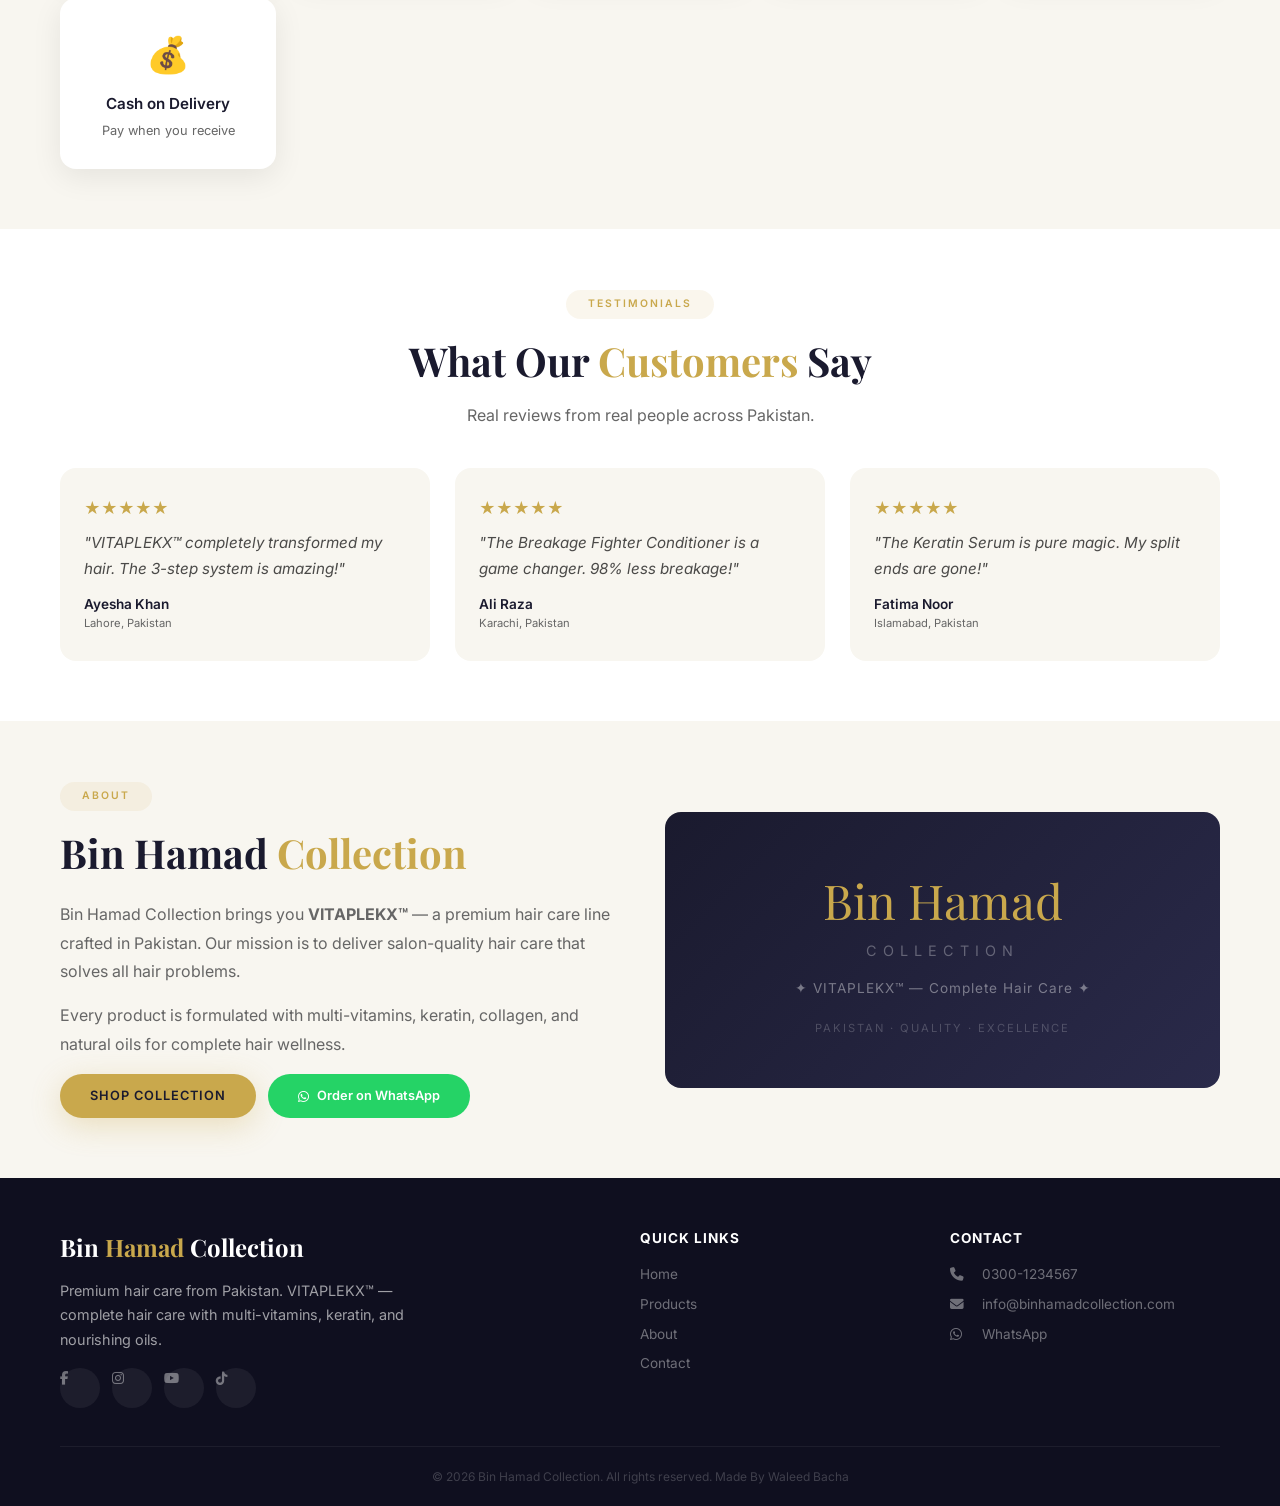
==== commit 84329700: "Update index.html" ====
--- a/index.html
+++ b/index.html
@@ -251,7 +251,7 @@
                 </div>
             </div>
             <div class="footer-bottom">
-                <span>&copy; 2026 Bin Hamad Collection. All rights reserved. Made with ❤️ in Pakistan</span>
+                <span>&copy; 2026 Bin Hamad Collection. All rights reserved. Made By Waleed Bacha </span>
             </div>
         </div>
     </footer>
--- a/style.css
+++ b/style.css
@@ -1339,3 +1339,239 @@
         font-size: 1.8rem;
     }
 }
+/* ===== PRODUCT DETAIL PAGE ===== */
+.product-detail-page {
+    padding: 60px 0;
+    background: var(--cream);
+    min-height: 80vh;
+}
+
+.product-detail-container {
+    background: var(--white);
+    border-radius: var(--radius);
+    padding: 40px;
+    box-shadow: var(--shadow);
+}
+
+.product-detail-grid {
+    display: grid;
+    grid-template-columns: 1fr 1fr;
+    gap: 50px;
+    align-items: start;
+}
+
+.product-detail-image {
+    position: relative;
+    background: var(--light-gray);
+    border-radius: var(--radius);
+    padding: 30px;
+    text-align: center;
+    min-height: 400px;
+    display: flex;
+    align-items: center;
+    justify-content: center;
+}
+
+.product-detail-image img {
+    max-width: 100%;
+    max-height: 400px;
+    object-fit: contain;
+}
+
+.detail-badge {
+    position: absolute;
+    top: 20px;
+    left: 20px;
+    background: var(--gold);
+    color: var(--dark);
+    padding: 6px 18px;
+    border-radius: 50px;
+    font-size: 0.7rem;
+    font-weight: 600;
+    text-transform: uppercase;
+    letter-spacing: 0.5px;
+}
+
+.product-detail-info h1 {
+    font-family: 'Playfair Display', serif;
+    font-size: 2.2rem;
+    margin-bottom: 5px;
+}
+
+.product-detail-info .product-subtitle {
+    font-size: 1.1rem;
+    color: var(--gray);
+    margin-bottom: 15px;
+}
+
+.product-detail-price {
+    display: flex;
+    align-items: center;
+    gap: 15px;
+    flex-wrap: wrap;
+    margin-bottom: 10px;
+}
+
+.product-detail-price .price {
+    font-size: 2rem;
+    color: var(--gold);
+    font-family: 'Playfair Display', serif;
+    font-weight: 700;
+}
+
+.product-detail-price .old-price {
+    font-size: 1.2rem;
+    color: #999;
+    text-decoration: line-through;
+}
+
+.product-detail-price .discount-badge {
+    background: #e74c3c;
+    color: white;
+    padding: 4px 14px;
+    border-radius: 50px;
+    font-size: 0.8rem;
+    font-weight: 700;
+}
+
+.product-size {
+    color: var(--gray);
+    margin-bottom: 20px;
+    font-size: 1rem;
+}
+
+.product-size i {
+    color: var(--gold);
+    margin-right: 8px;
+}
+
+.product-description {
+    margin: 20px 0;
+}
+
+.product-description h3,
+.product-includes h3,
+.product-benefits h3 {
+    font-family: 'Playfair Display', serif;
+    font-size: 1.2rem;
+    margin-bottom: 8px;
+    color: var(--dark);
+}
+
+.product-description p {
+    color: var(--gray);
+    line-height: 1.8;
+}
+
+.product-includes,
+.product-benefits {
+    margin: 20px 0;
+}
+
+.product-includes ul,
+.product-benefits ul {
+    list-style: none;
+    padding: 0;
+}
+
+.product-includes ul li,
+.product-benefits ul li {
+    padding: 6px 0;
+    display: flex;
+    align-items: center;
+    gap: 10px;
+    color: var(--gray);
+}
+
+.product-includes ul li i {
+    color: var(--gold);
+    font-size: 1rem;
+    width: 20px;
+}
+
+.product-benefits ul li i {
+    color: var(--gold);
+    font-size: 0.9rem;
+    width: 20px;
+}
+
+.product-detail-actions {
+    display: flex;
+    gap: 15px;
+    margin-top: 25px;
+    flex-wrap: wrap;
+}
+
+.product-detail-actions .btn-primary,
+.product-detail-actions .btn-whatsapp {
+    flex: 1;
+    min-width: 200px;
+    text-align: center;
+    justify-content: center;
+}
+
+/* ===== PRODUCT BADGE ON CARDS ===== */
+.product-card {
+    position: relative;
+    cursor: pointer;
+}
+
+.product-card .product-image {
+    position: relative;
+}
+
+.product-card .product-badge {
+    position: absolute;
+    top: 10px;
+    left: 10px;
+    background: var(--gold);
+    color: var(--dark);
+    padding: 4px 14px;
+    border-radius: 50px;
+    font-size: 0.6rem;
+    font-weight: 600;
+    text-transform: uppercase;
+    letter-spacing: 0.5px;
+}
+
+.product-card .discount-flag {
+    position: absolute;
+    top: 10px;
+    right: 10px;
+    background: #e74c3c;
+    color: white;
+    padding: 4px 12px;
+    border-radius: 50px;
+    font-size: 0.65rem;
+    font-weight: 700;
+}
+
+/* ===== RESPONSIVE ===== */
+@media (max-width: 992px) {
+    .product-detail-grid {
+        grid-template-columns: 1fr;
+        gap: 30px;
+    }
+    .product-detail-image {
+        min-height: 250px;
+    }
+    .product-detail-image img {
+        max-height: 250px;
+    }
+}
+
+@media (max-width: 768px) {
+    .product-detail-container {
+        padding: 20px;
+    }
+    .product-detail-info h1 {
+        font-size: 1.8rem;
+    }
+    .product-detail-actions {
+        flex-direction: column;
+    }
+    .product-detail-actions .btn-primary,
+    .product-detail-actions .btn-whatsapp {
+        width: 100%;
+    }
+} 
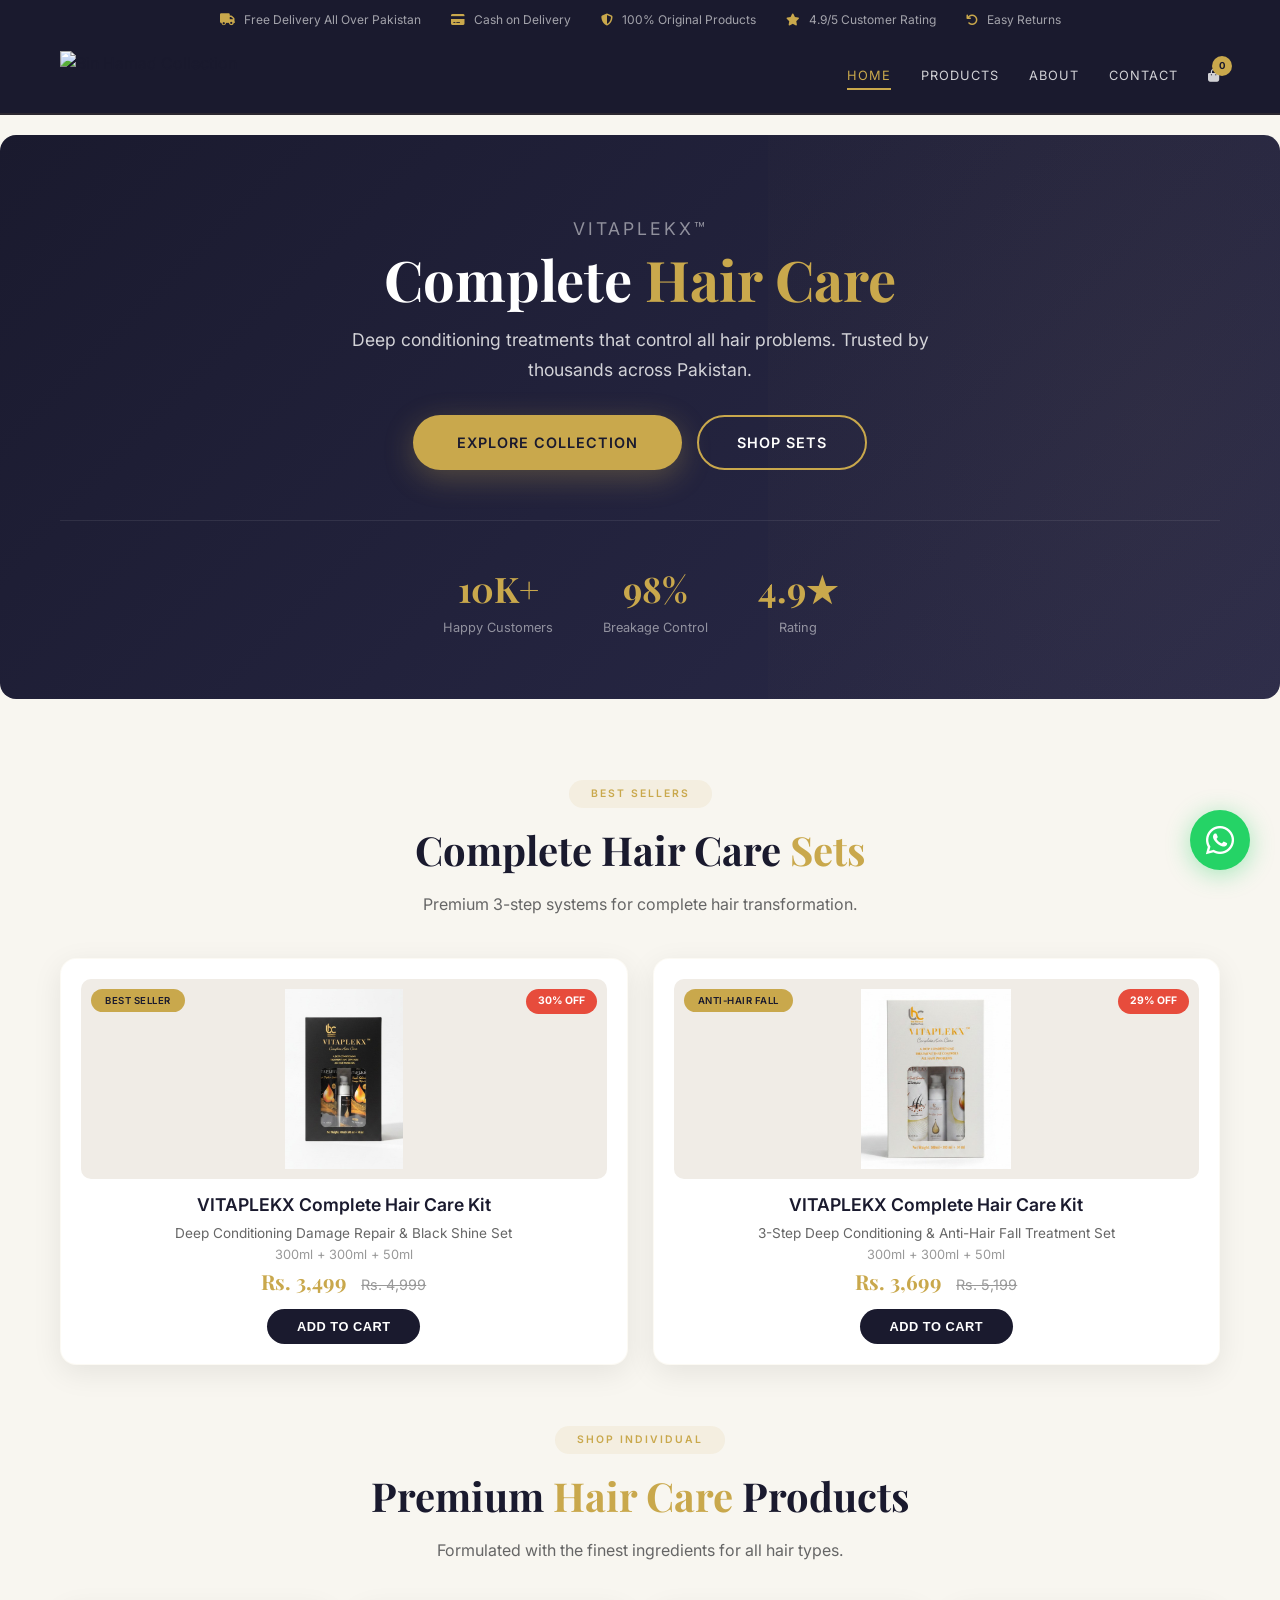
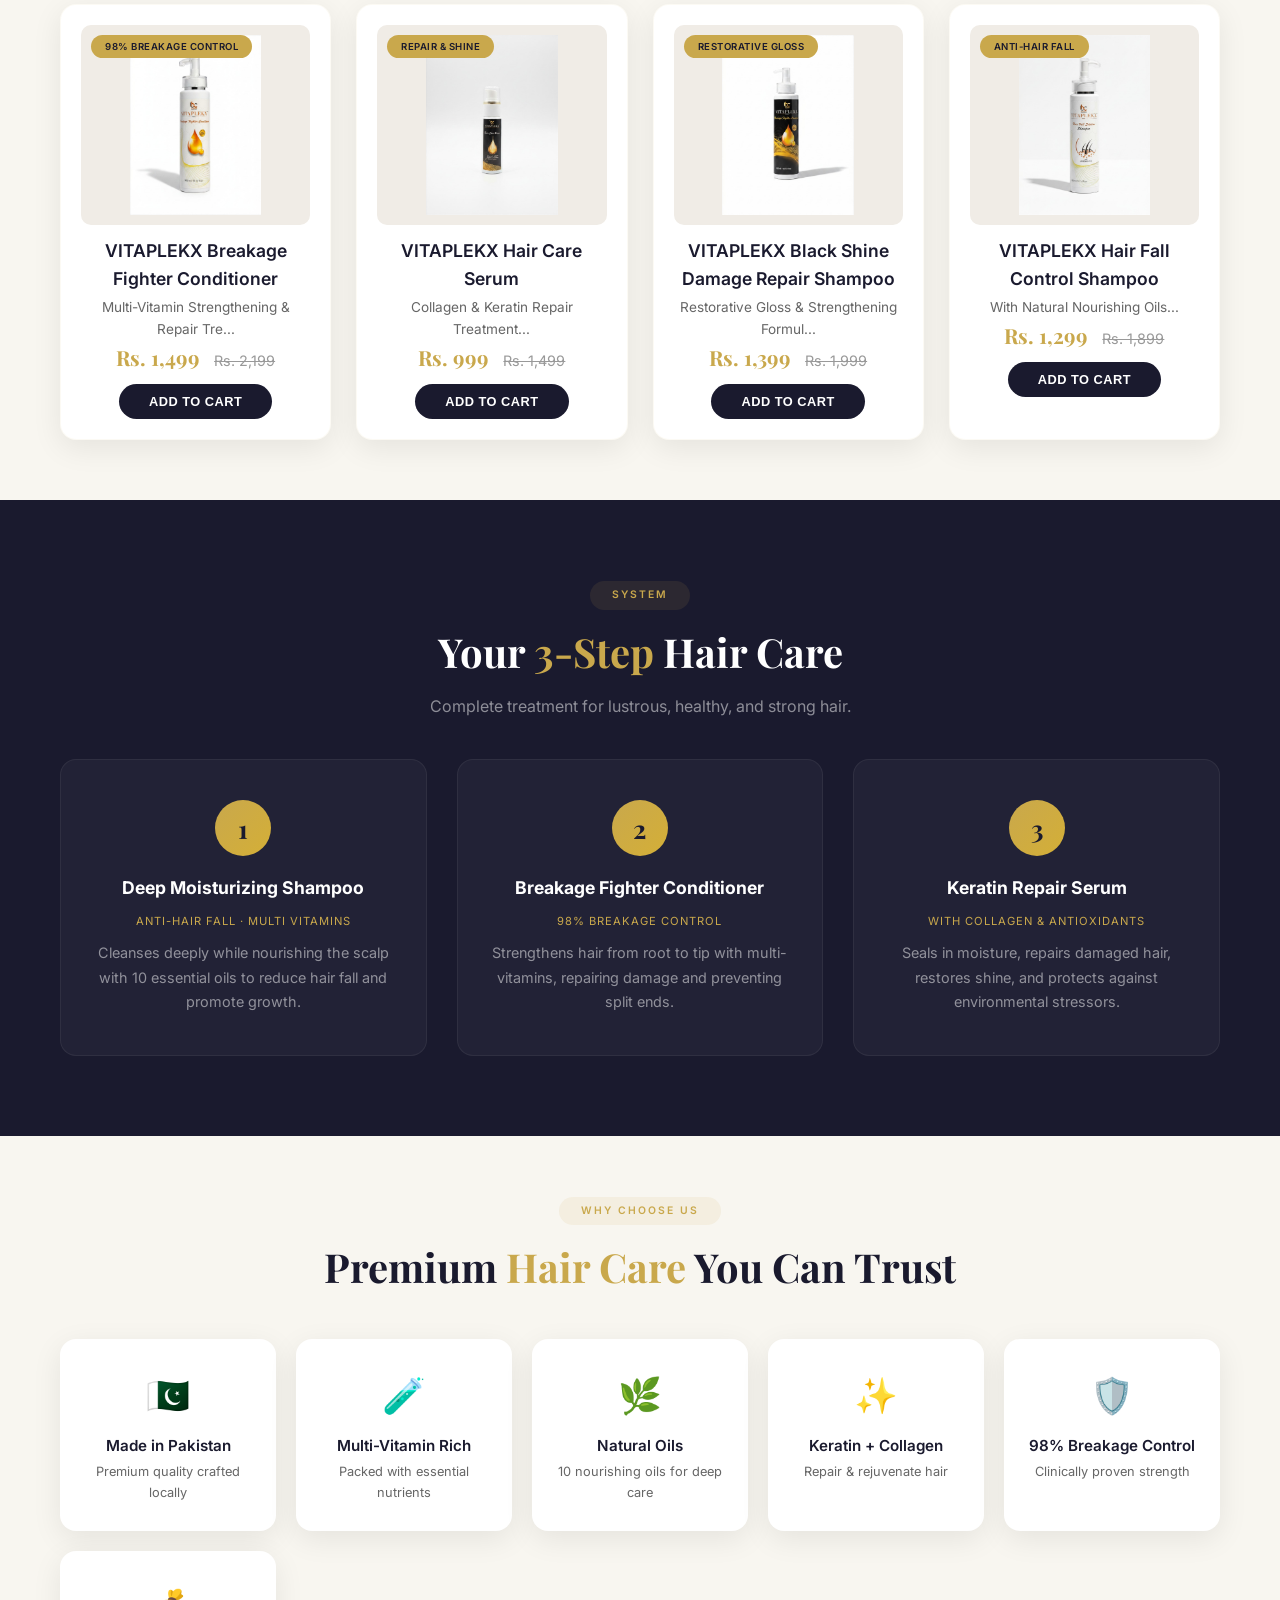
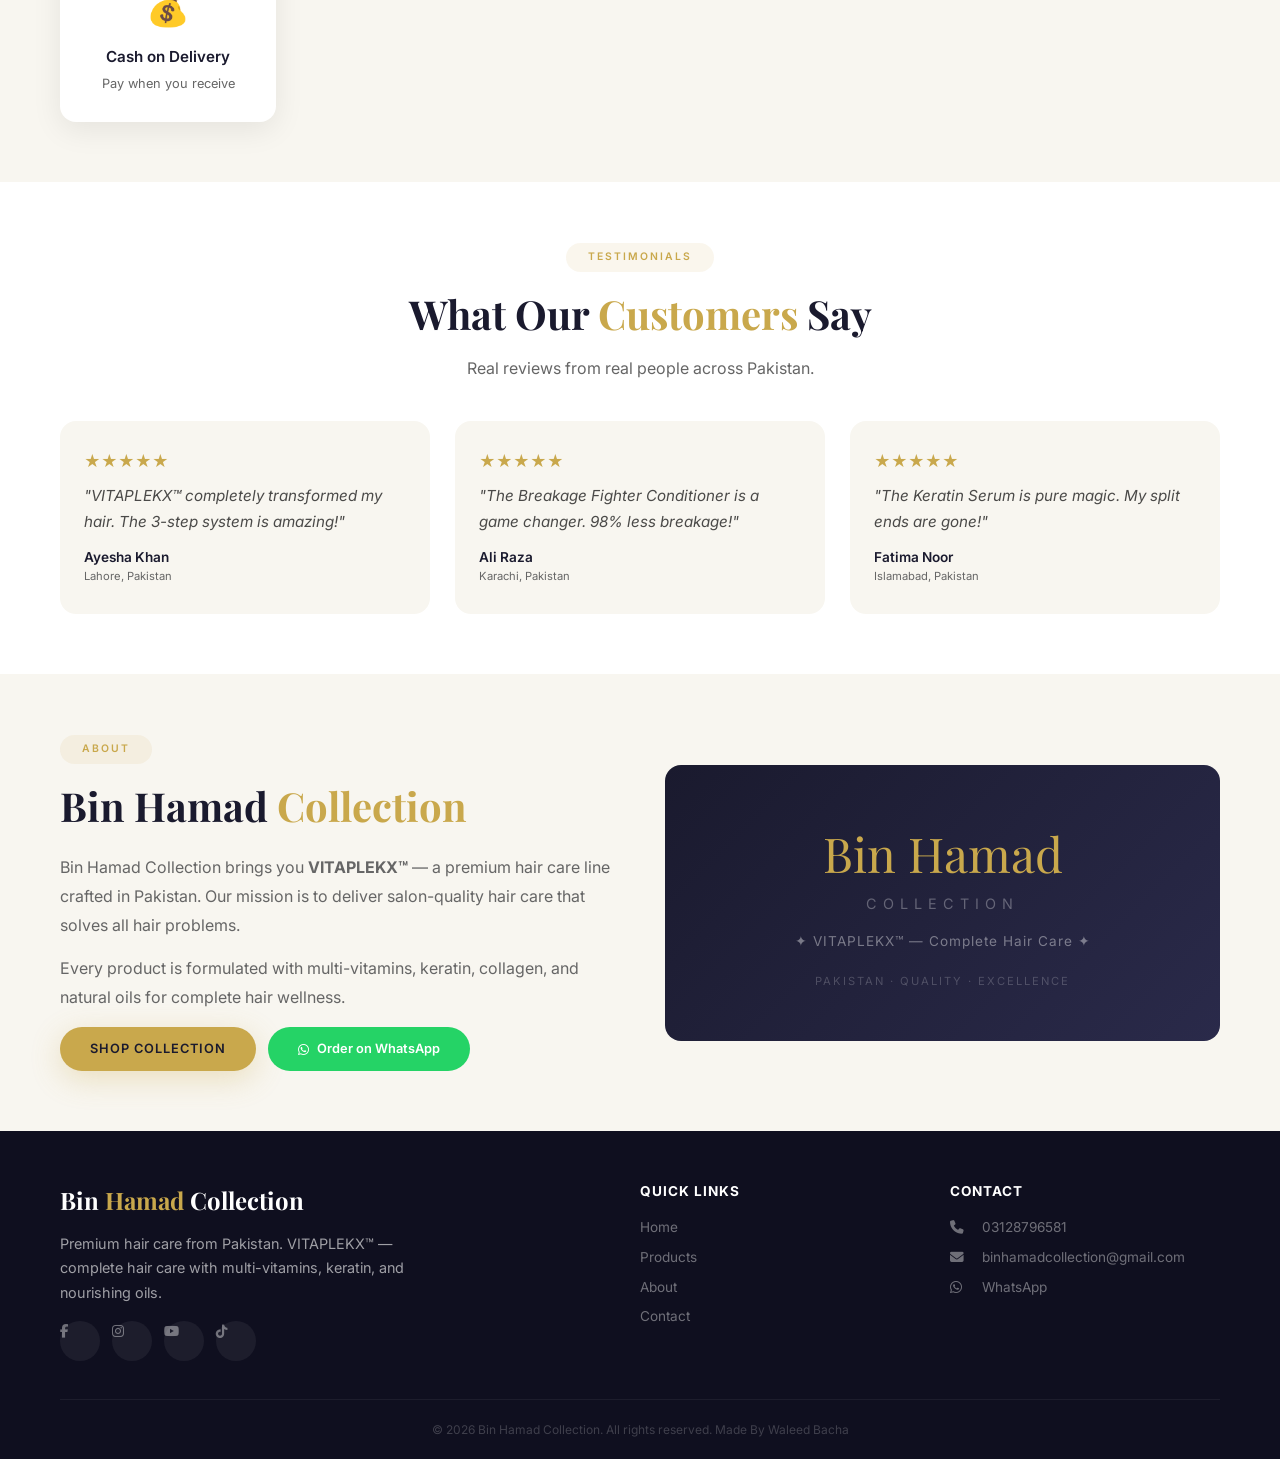
==== commit 9eb03b80: "Update index.html" ====
--- a/index.html
+++ b/index.html
@@ -32,7 +32,7 @@
                     <a href="products.html">Products</a>
                     <a href="about.html">About</a>
                     <a href="contact.html">Contact</a>
-                    <a href="cart.html" class="cart-icon">
+                    <a href="cart" class="cart-icon">
                         <i class="fas fa-shopping-bag"></i>
                         <span class="cart-count" id="cartCount">0</span>
                     </a>
@@ -47,7 +47,6 @@
     <!-- HERO -->
     <section class="hero-section">
         <div class="container">
-            <div class="hero-badge">✨ Premium Hair Care</div>
             <div class="hero-sub">VITAPLEKX™</div>
             <h1>Complete <span>Hair Care</span></h1>
             <p>Deep conditioning treatments that control all hair problems. Trusted by thousands across Pakistan.</p>
@@ -218,7 +217,7 @@
     </section>
 
     <!-- WHATSAPP FLOATING -->
-    <a href="https://wa.me/923001234567?text=Hi%20Bin%20Hamad%20Collection%2C%20I%20want%20to%20order%20VITAPLEKX%E2%84%A2%20products" class="whatsapp-float" target="_blank" aria-label="Order on WhatsApp">
+    <a href="https://wa.me/03128796581?text=Hi%20Bin%20Hamad%20Collection%2C%20I%20want%20to%20order%20VITAPLEKX%E2%84%A2%20products" class="whatsapp-float" target="_blank" aria-label="Order on WhatsApp">
         <i class="fab fa-whatsapp"></i>
     </a>
 
@@ -245,9 +244,9 @@
                 </div>
                 <div>
                     <h4>Contact</h4>
-                    <a href="tel:0300-1234567"><i class="fas fa-phone"></i> 0300-1234567</a>
-                    <a href="mailto:info@binhamadcollection.com"><i class="fas fa-envelope"></i> info@binhamadcollection.com</a>
-                    <a href="https://wa.me/923001234567" target="_blank"><i class="fab fa-whatsapp"></i> WhatsApp</a>
+                    <a href="tel:03128796581"><i class="fas fa-phone"></i> 03128796581</a>
+                    <a href="mailto:binhamadcollection@gmail.com"><i class="fas fa-envelope"></i> binhamadcollection@gmail.com</a>
+                    <a href="https://wa.me/03128796581" target="_blank"><i class="fab fa-whatsapp"></i> WhatsApp</a>
                 </div>
             </div>
             <div class="footer-bottom">
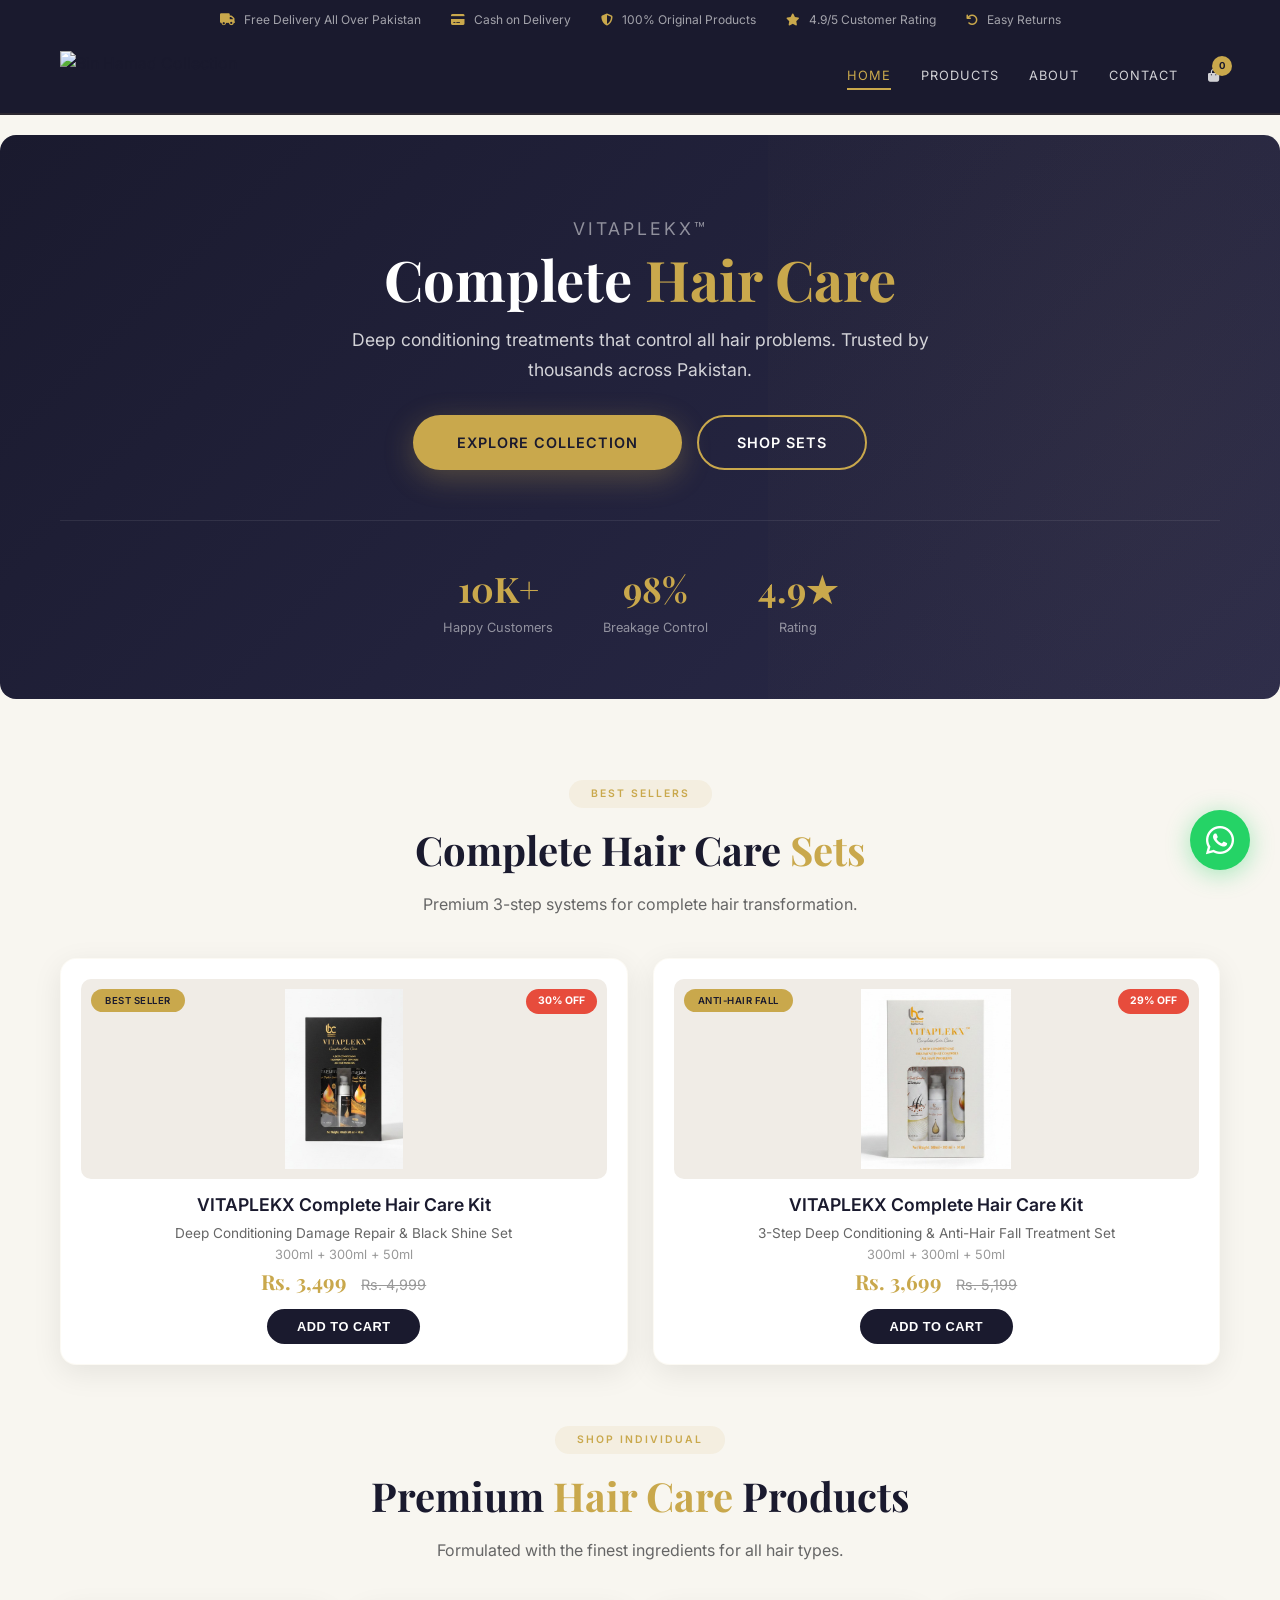
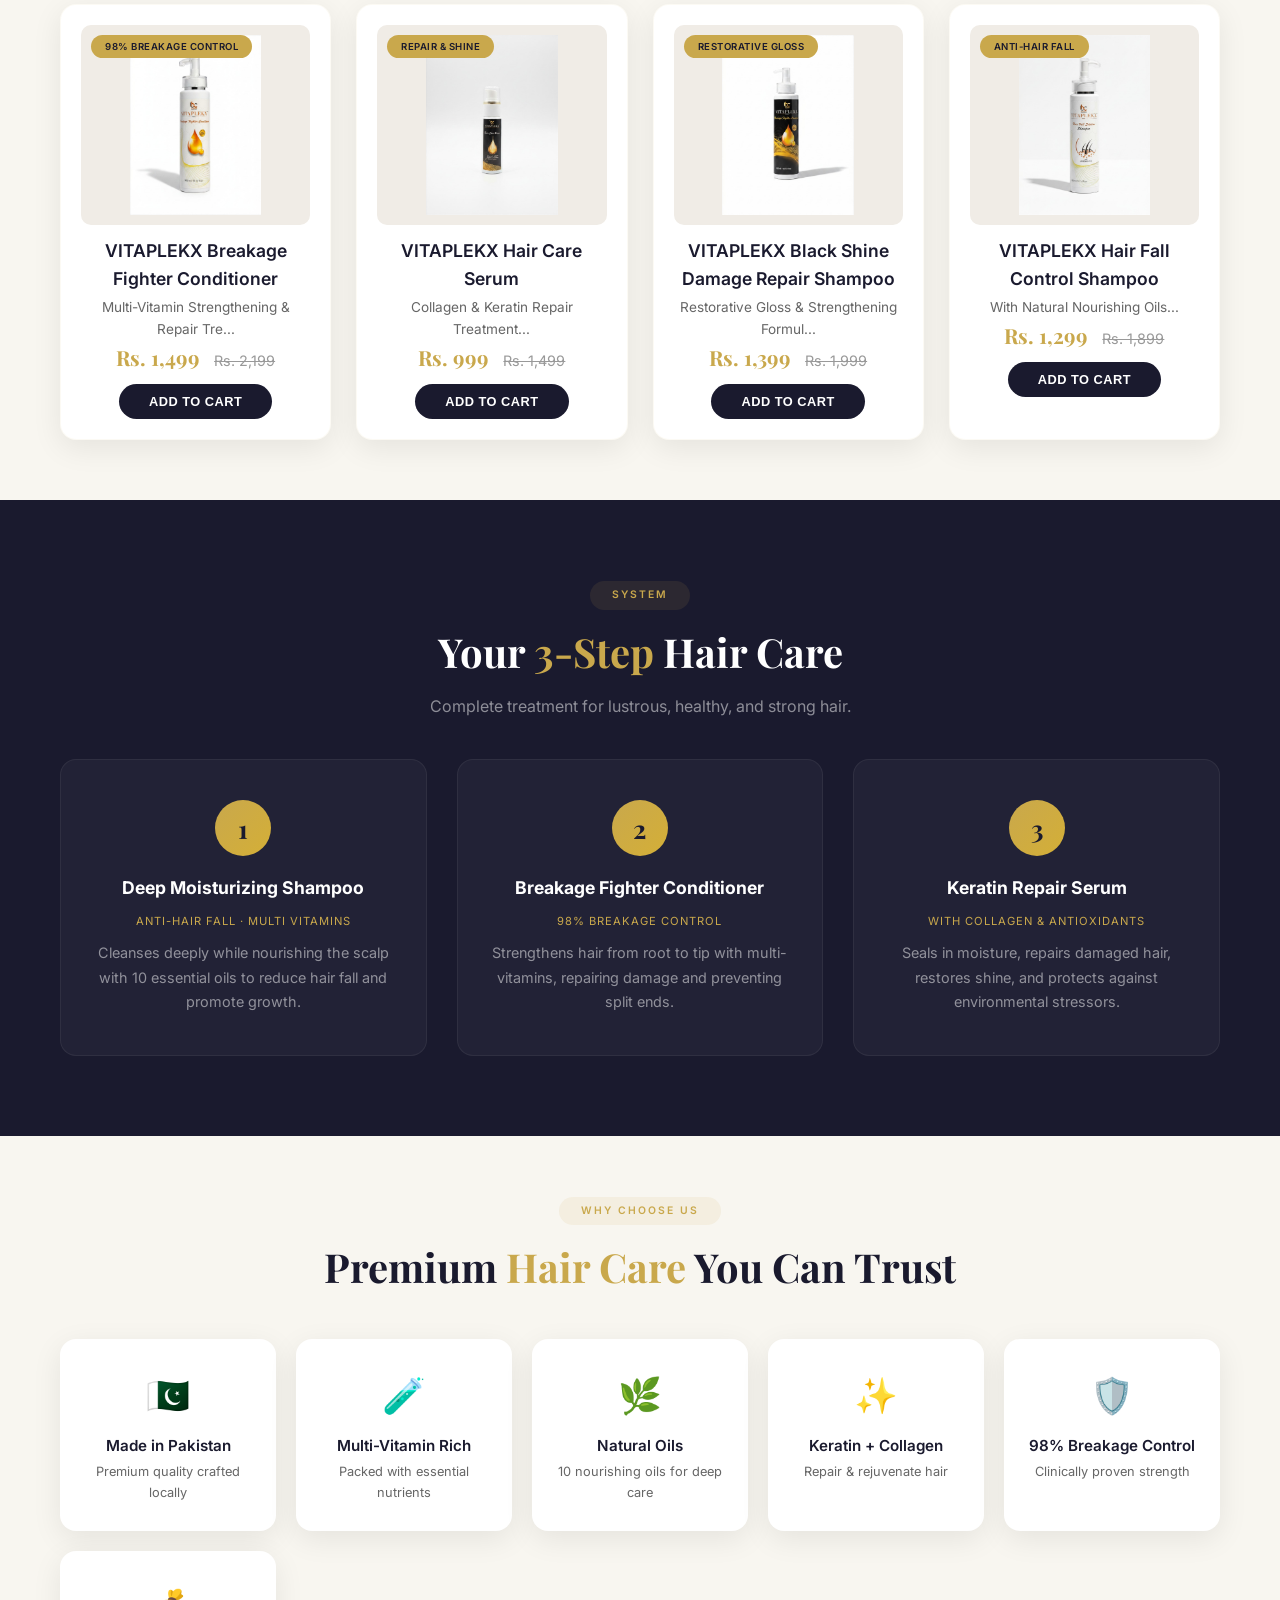
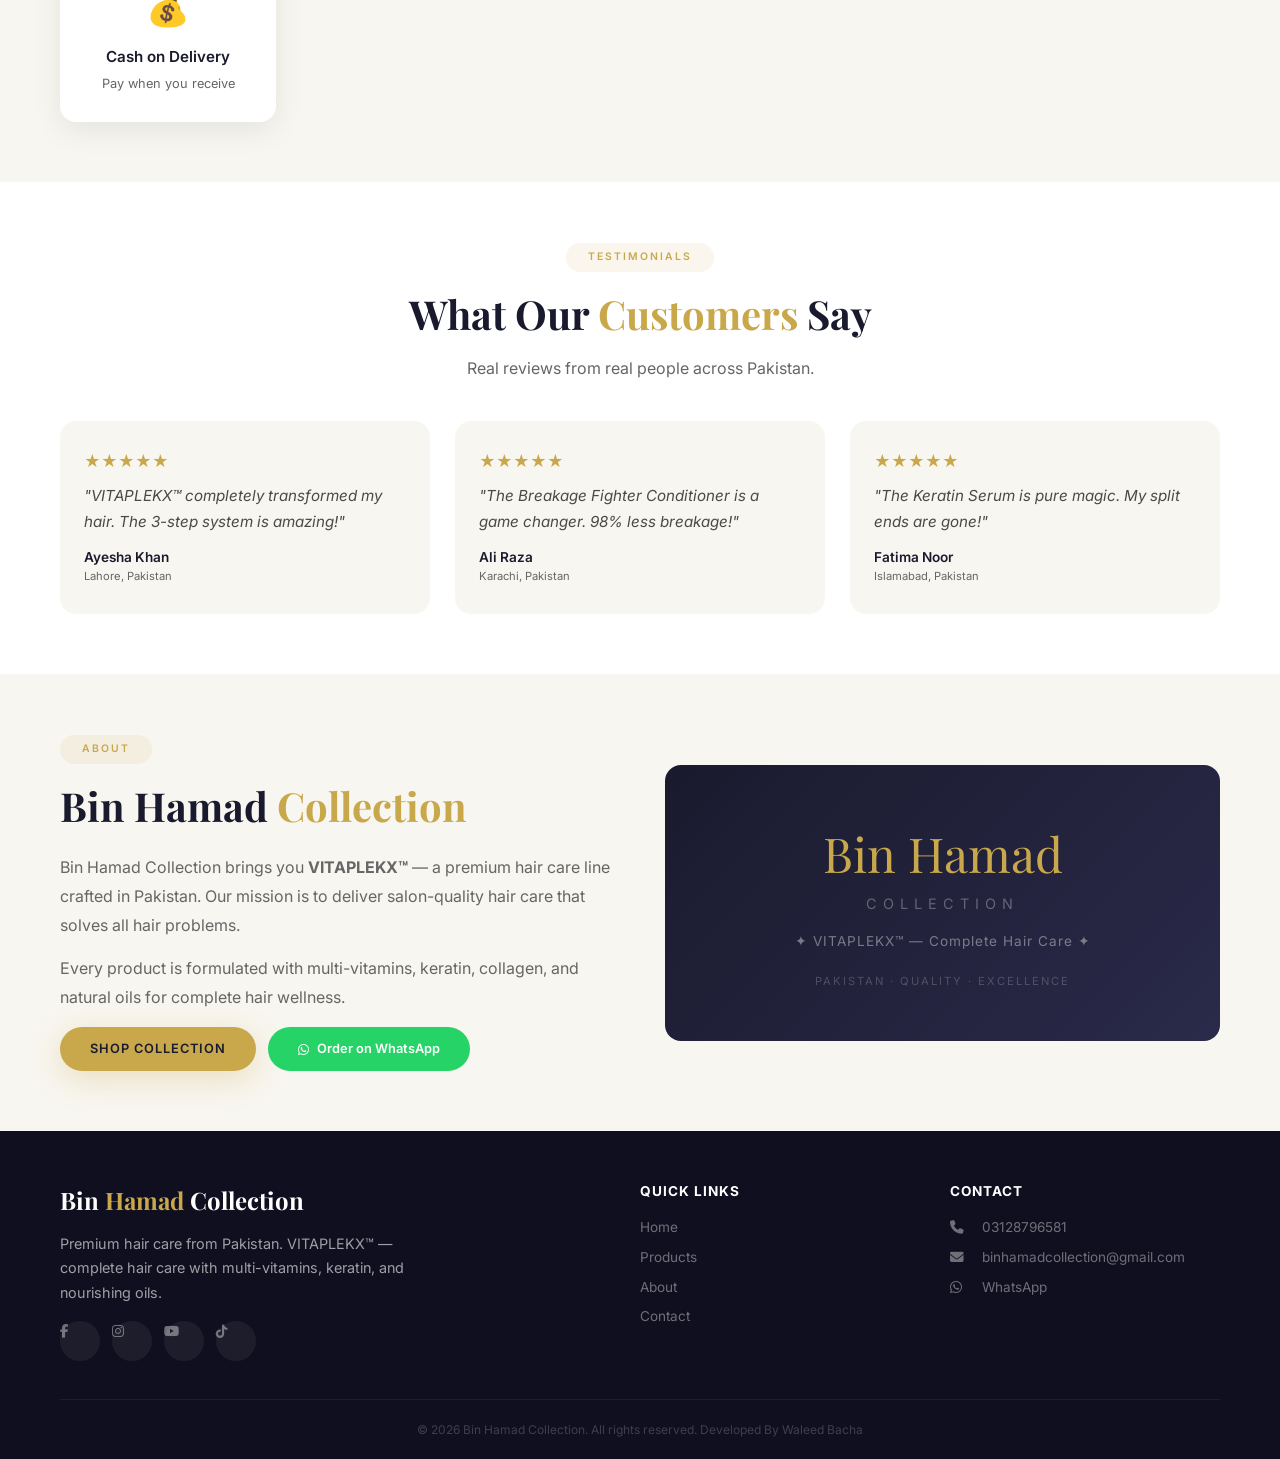
==== commit 55a5d89e: "Update index.html" ====
--- a/index.html
+++ b/index.html
@@ -250,7 +250,7 @@
                 </div>
             </div>
             <div class="footer-bottom">
-                <span>&copy; 2026 Bin Hamad Collection. All rights reserved. Made By Waleed Bacha </span>
+                <span>&copy; 2026 Bin Hamad Collection. All rights reserved. Developed By Waleed Bacha</span>
             </div>
         </div>
     </footer>
